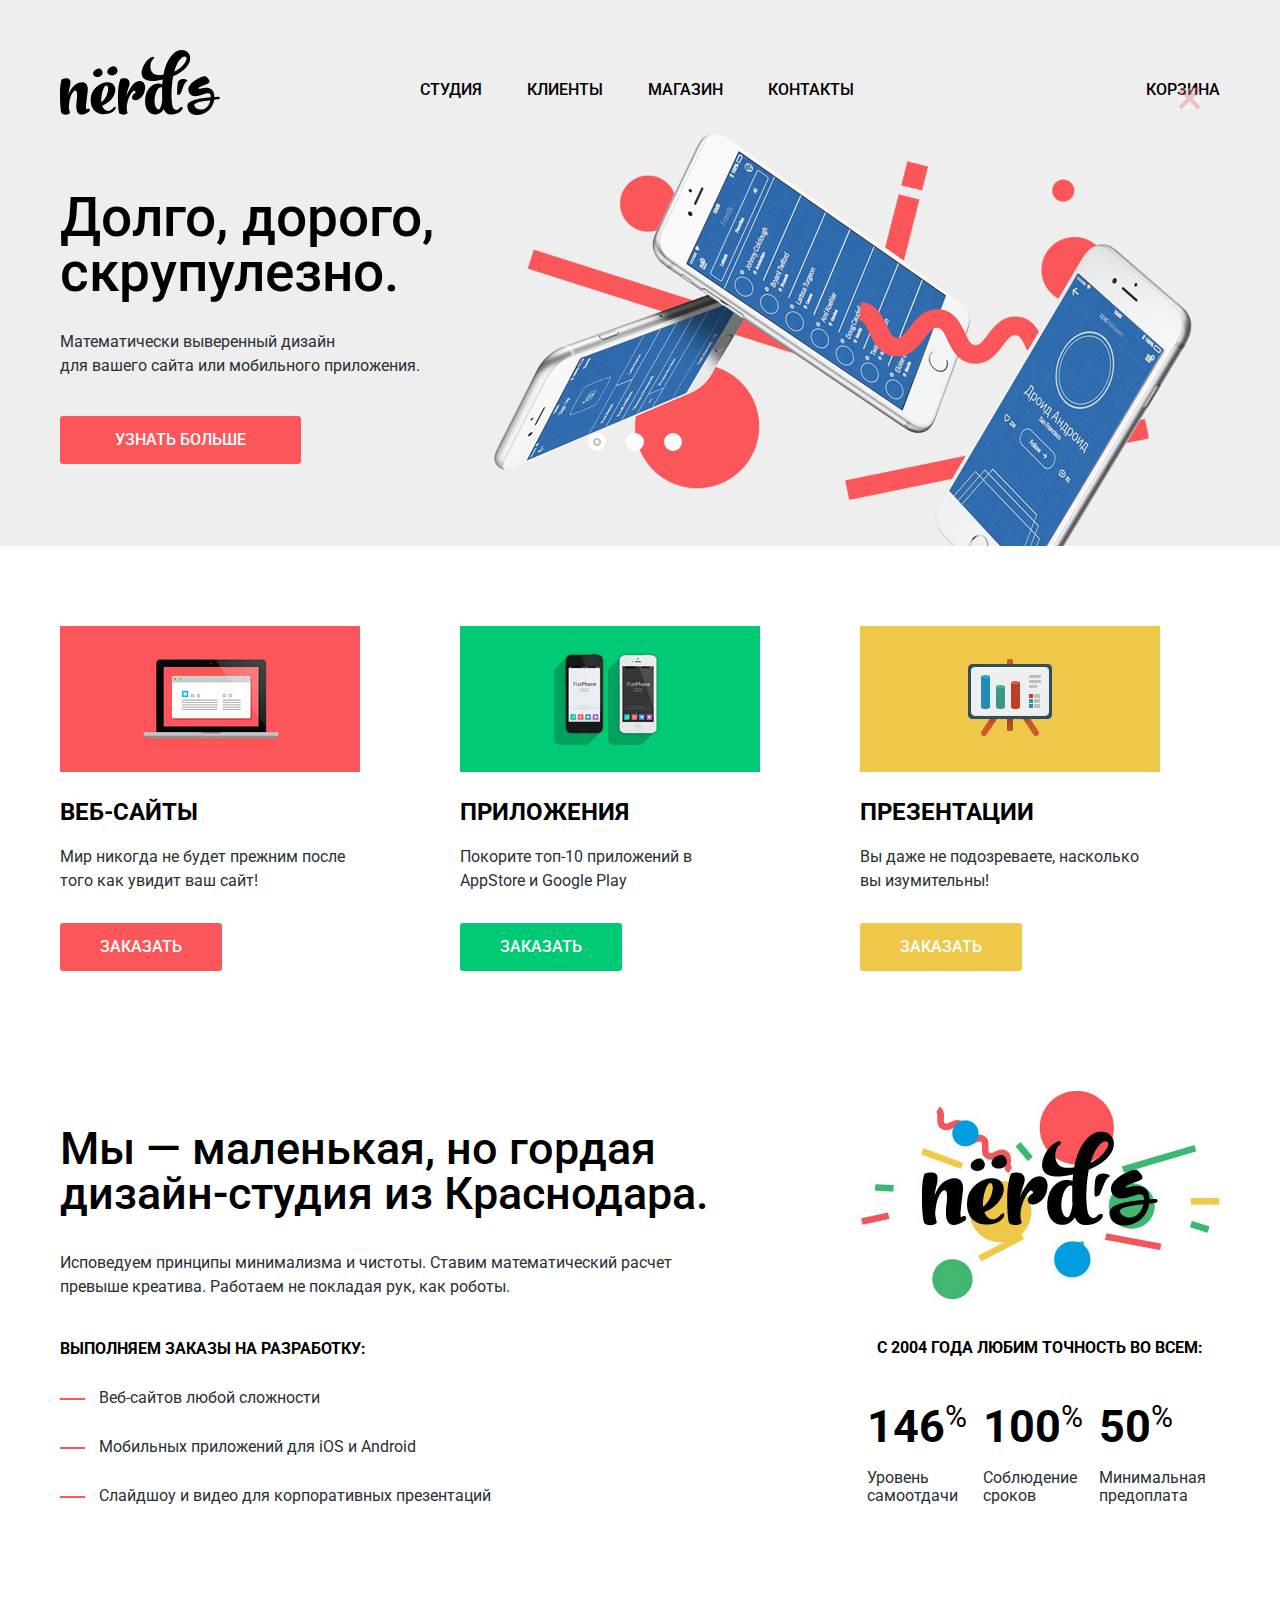
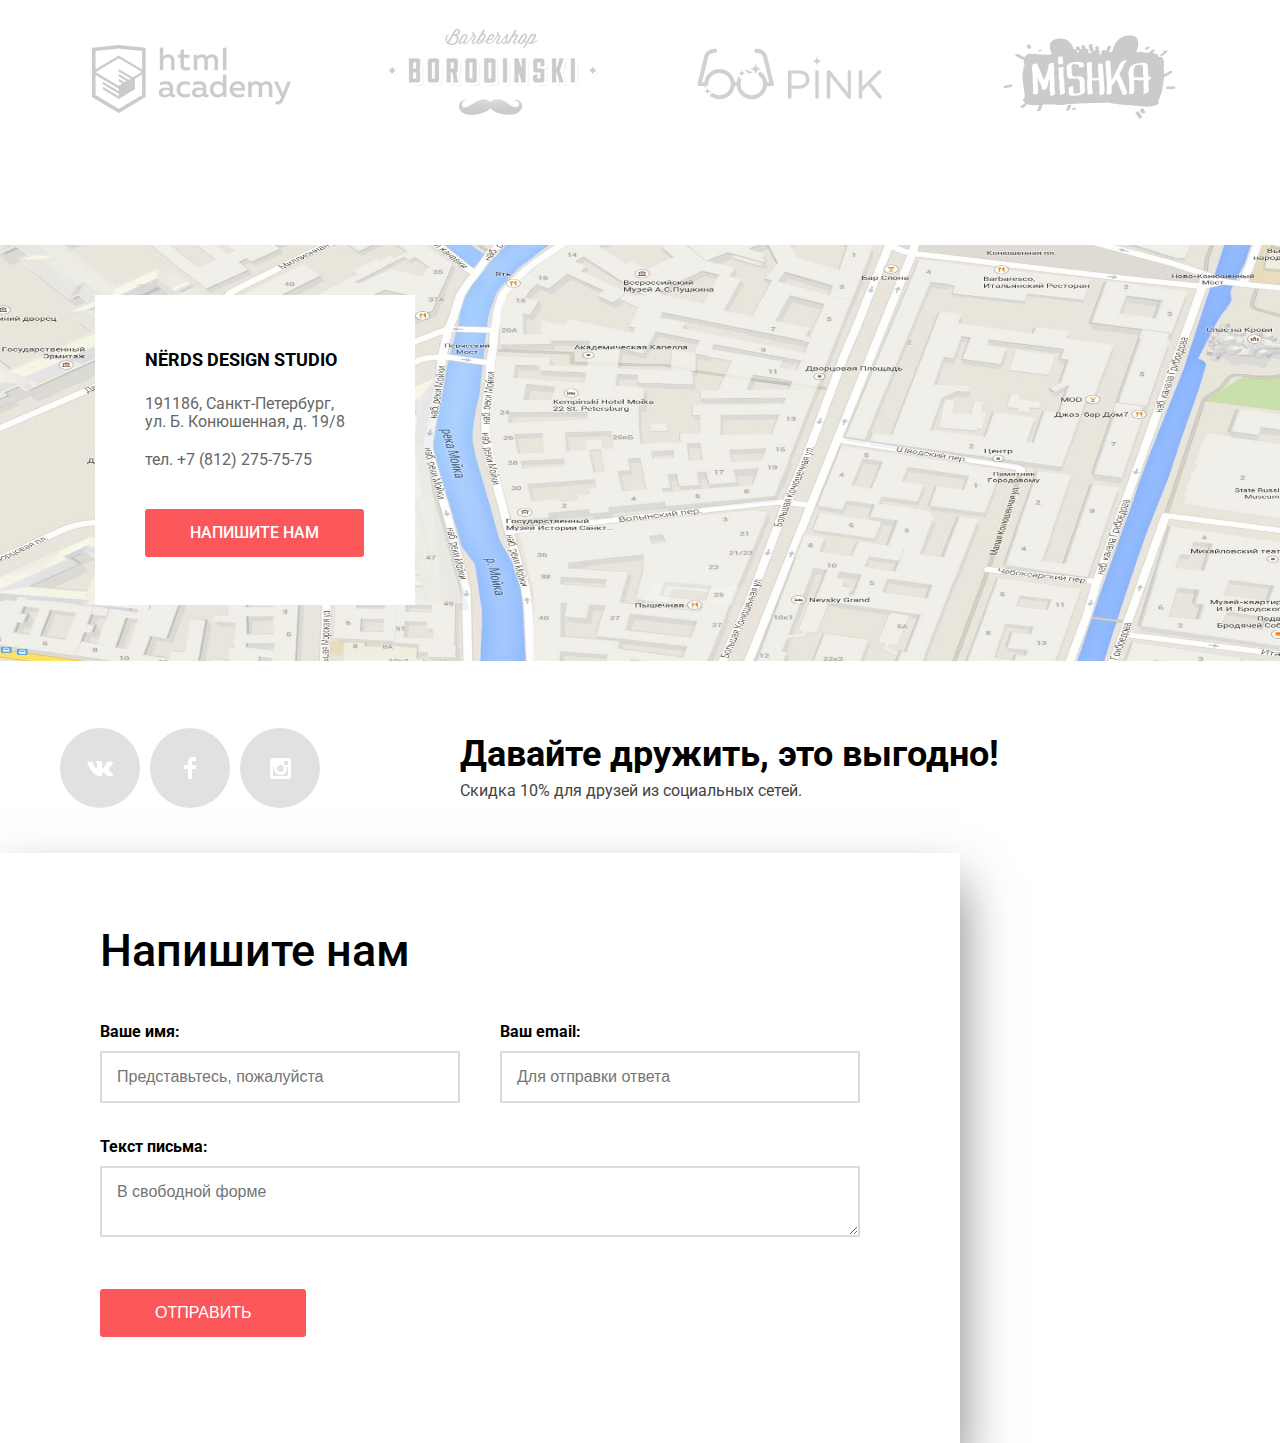
==== index.html @ dd210d8f "сетка на флексах" ====
<!DOCTYPE html>
<html lang="ru">
	<head>
		<meta charset="utf-8">
		<link href="https://fonts.googleapis.com/css?family=Roboto:400,500,700&amp;subset=cyrillic" rel="stylesheet">
		<link rel="stylesheet" href="css/normalize.css">
		<link rel="stylesheet" href="css/style.css">
		<title>HTML Academy: Нёрдс</title>
	</head>
	<body>
		<header class="page-header">
			<div class="container">
				<h1 class="visually-hidden">Дизайн-студия Нердс</h1>
				<div class="nav-wrapper">	
					<a class="page-header-logo">
						<img class="logo-img" src="img/nerds-logo.svg" width="160" height="65" alt="Логотип студии Нердс">
					</a>
					<nav class="main-nav">
						<ul class="main-nav-list">
							<li class="main-nav-item">
								<a class="main-nav-link" href="studio.html">Студия</a>
							</li>
							<li class="main-nav-item">
								<a class="main-nav-link" href="clients.html">Клиенты</a>
							</li>
							<li class="main-nav-item">
								<a class="main-nav-link" href="catalog.html">Магазин</a>
							</li>
							<li class="main-nav-item">
								<a class="main-nav-link" href="contacts.html">Контакты</a>
							</li>
						</ul>
					</nav>
					<ul class="basket">
						<li class="basket-item">
							<a class="basket-link" href="#">Корзина</a>
						</li>
					</ul>
				</div>
				<!-- Слайдер -->
				<section class="slides">
					<div class="slide-control">
						<div class="slide-control-btn current"></div>
						<div class="slide-control-btn"></div>
						<div class="slide-control-btn"></div>
					</div>
					<div class="slide">
						<div class="slide-description">
							<h2 class="slide-title">Долго, дорого, скрупулезно.</h2>
							<p class="slide-text">Математически выверенный дизайн<br>для вашего сайта или мобильного приложения.</p>
							<a class="slide-link btn" href="#">Узнать больше</a>
						</div>
					</div>
					<div class="slide">
						<div class="slide-description">
							<h2 class="slide-title">Любим математику как никто другой.</h2>
							<p class="slide-text">Никакого креатива, только математические формулы<br>для расчета идеальных пропорций.</p>
							<a class="slide-link btn" href="#">Узнать больше</a>
						</div>
					</div>
					<div class="slide">
						<div class="slide-description">
							<h2 class="slide-title">Только ночь, только хардкор</h2>
							<p class="slide-text">Работать днем, как все? Мы против этого.<br>Ближе к полуночи работа только начинается.</p>
							<a class="slide-link btn" href="#">Узнать больше</a>
						</div>
					</div>
				</section>
			<!-- Слайдер -->
			</div>
		</header>
		<main>
			<div class="container">
				<section class="features">
					<div class="feature-item">
						<img class="feature-img" src="img/illustration-1.jpg" alt="веб-сайты" width="300" height="146">
						<h3 class="feature-title">веб-сайты</h3>
						<p class="feature-text">Мир никогда не будет прежним после того как увидит ваш сайт!</p>
						<a class="feature-link btn" href="#">заказать</a>
					</div>
					<div class="feature-item">
						<img class="feature-img" src="img/illustration-2.jpg" alt="приложения" width="300" height="146">
						<h3 class="feature-title">приложения</h3>
						<p class="feature-text">Покорите топ-10 приложений в AppStore и Google Play</p>
						<a class="feature-link btn" href="#">заказать</a>
					</div>
					<div class="feature-item">
						<img class="feature-img" src="img/illustration-3.jpg" alt="презентации" width="300" height="146">
						<h3 class="feature-title">презентации</h3>
						<p class="feature-text">Вы даже не подозреваете, насколько вы изумительны!</p>
						<a class="feature-link btn" href="#">заказать</a>
					</div>
				</section>
				<section class="description">
					<h3 class="visually-hidden">О компании</h3>
					<div class="description-wrapper">
						<p class="description-text-title">Мы — маленькая, но гордая дизайн-студия из Краснодара.</p>
						<p class="description-text">Исповедуем принципы минимализма и чистоты. Ставим математический расчет
						превыше креатива. Работаем не покладая рук, как роботы.</p>
						<p class="description-list-title">Выполняем заказы на разработку:</p>
						<ul class="description-list">
							<li class="description-item"> Веб-сайтов любой сложности</li>
							<li class="description-item"> Мобильных приложений для iOS и Android</li>
							<li class="description-item"> Слайдшоу и видео для корпоративных презентаций</li>
						</ul>
					</div>
					<div class="addition">
						<img class="addition-img" src="img/nerds-illustration.jpg" width="360" height="208" alt="логотип Нердс">
						<table class="addition-table">
							<caption class="addition-table-title">с 2004 года Любим точность во всем:</caption>
							<tr>
								<th class="addition-table-number">146<sup>%</sup></th>
								<th class="addition-table-number">100<sup>%</sup></th>
								<th class="addition-table-number">50<sup>%</sup></th>
							</tr>
							<tr>
								<td class="addition-table-text">Уровень самоотдачи</td>
								<td class="addition-table-text">Соблюдение сроков</td>
								<td class="addition-table-text">Минимальная предоплата</td>
							</tr>
						</table>
					</div>
				</section>
				<section class="partners-logo">
					<h3 class="visually-hidden">Партнеры</h3>
					<ul class="partners-logo-list">
						<li class="partners-logo-item">
							<a class="partners-logo-link" href="https://htmlacademy.ru/intensive/htmlcss">
								<img class="partners-logo-link-img" src="img/logo-1.png" alt="HTMLAcademy" width="260" height="180">
							</a>
						</li>
						<li class="partners-logo-item">
							<a class="partners-logo-link" href="#">
								<img class="partners-logo-link-img" src="img/logo-2.png" alt="Барбершоп Бородинский" width="260" height="180">
							</a>
						</li>
						<li class="partners-logo-item">
							<a class="partners-logo-link" href="#">
								<img class="partners-logo-link-img" src="img/logo-3.png" alt="Пинк" width="260" height="180">
							</a>
						</li>
						<li class="partners-logo-item">
							<a class="partners-logo-link" href="#">
								<img class="partners-logo-link-img" src="img/logo-4.png" alt="Мишка" width="260" height="180">
							</a>
						</li>
					</ul>
				</section>
			</div>
			<section class="map-info">
				<h3 class="visually-hidden">Адрес компании</h3>
				<img src="img/map.jpg" alt="Адрес компании" width="1440" height="785">
				<div class="adds">	
					<p class="adds-title">NЁRDS DESIGN STUDIO</p>
					<p class="adds-text">191186, Санкт-Петербург,<br> 
					ул. Б. Конюшенная, д. 19/8</p>	
					<p class="adds-text">тел. +7 (812) 275-75-75</p>
					<a class="adds-link btn" href="#">напишите нам</a>
				</div>
			</section>
		</main>
		<footer class="page-footer">
			<div class="container">
				<section class="socials">
					<h3 class="visually-hidden">Социальные сети</h3>
					<ul class="socials-list">
						<li class="socials-item">
							<a class="socials-link vk" aria-label="Vkontakte" href="#">
								<svg version="1.1" id="Layer_1" xmlns="http://www.w3.org/2000/svg" xmlns:xlink="http://www.w3.org/1999/xlink" x="0px" y="0px"
								width="26px" height="15px" viewBox="0 0 26 15" enable-background="new 0 0 26 15" xml:space="preserve">
									<path fill="#FFFFFF" d="M16.138,11.51c0.956-0.309,2.18,2.04,3.483,2.939c0.978,0.681,1.727,0.534,1.727,0.534l3.473-0.05
									c0,0,1.815-0.112,0.957-1.554c-0.071-0.12-0.503-1.069-2.585-3.022c-2.177-2.043-1.882-1.712,0.739-5.244
									c1.597-2.153,2.236-3.468,2.036-4.028c-0.192-0.539-1.365-0.399-1.365-0.399L20.69,0.713c-0.381,0.001-0.704,0.119-0.851,0.515
									c-0.003,0.004-0.621,1.666-1.445,3.079c-1.741,2.989-2.436,3.148-2.724,2.961c-0.661-0.433-0.494-1.737-0.494-2.664
									c0-2.897,0.432-4.105-0.846-4.417c-0.427-0.104-0.739-0.172-1.828-0.182c-1.392-0.021-2.574,0-3.244,0.329
									c-0.445,0.223-0.786,0.712-0.579,0.74c0.26,0.035,0.843,0.16,1.155,0.586c0.401,0.552,0.389,1.789,0.389,1.789
									s0.229,3.411-0.54,3.834c-0.528,0.29-1.25-0.302-2.803-3.016C6.087,2.879,5.488,1.345,5.488,1.345S5.372,1.06,5.162,0.904
									C4.912,0.719,4.562,0.66,4.562,0.66L0.848,0.684c0,0-0.558,0.016-0.763,0.262C-0.097,1.164,0.07,1.614,0.07,1.614
									s2.909,6.881,6.203,10.347c3.02,3.182,6.452,2.971,6.452,2.971h1.555c0,0,0.469-0.054,0.709-0.312
									c0.224-0.24,0.214-0.691,0.214-0.691S15.172,11.82,16.138,11.51z"/>
								</svg>
							</a>
						</li>
						<li class="socials-item">
							<a class="socials-link fb" aria-label="Facebook" href="#">
								<svg version="1.1" id="Layer_2" xmlns="http://www.w3.org/2000/svg" xmlns:xlink="http://www.w3.org/1999/xlink" x="0px" y="0px"
	 							width="12px" height="22px" viewBox="0 0 12 22" enable-background="new 0 0 12 22" xml:space="preserve">
									<path fill="#FFFFFF" d="M12,4V0H8C5.791,0,4,1.791,4,4v4H0v4h4v10h4V12h4V8H8V4H12z"/>
								</svg>
							</a>
						</li>
						<li class="socials-item">
							<a class="socials-link ig" aria-label="Instagram" href="#">
								<svg version="1.1" id="Layer_1" xmlns="http://www.w3.org/2000/svg" xmlns:xlink="http://www.w3.org/1999/xlink" x="0px" y="0px"
	 							width="21px" height="21px" viewBox="0 0 21 21" enable-background="new 0 0 21 21" xml:space="preserve">
									<path fill="#FFFFFF" d="M18,0H3C1.35,0,0,1.35,0,3v15c0,1.65,1.35,3,3,3h15c1.65,0,3-1.35,3-3V3C21,1.35,19.65,0,18,0z M10.5,7
									c1.93,0,3.5,1.57,3.5,3.5S12.43,14,10.5,14S7,12.43,7,10.5S8.57,7,10.5,7z M18,18H3V9h1.181C4.067,9.482,4,9.983,4,10.5
									c0,3.59,2.91,6.5,6.5,6.5s6.5-2.91,6.5-6.5c0-0.517-0.066-1.018-0.181-1.5H18V18z M18,7h-4V3h4V7z"/>
								</svg>
							</a>
						</li>
					</ul>
				</section>
				<div class="footer-text">	
					<p class="footer-text-slogan">Давайте дружить, это выгодно!</p>
					<p class="footer-text-small">Скидка 10% для друзей из социальных сетей.</p>	
				</div>
			</div>
		</footer>
		<!-- Форма -->
		<section class="modal">
			<button class="modal-close" aria-label="close" type="button"></button>
			<h2 class="modal-title">Напишите нам</h2>
			<form class="modal-form" method="post">
				<label class="field-text">
					<span class="field-text-label">Ваше имя:</span>
					<input class="field-text-input" type="text" name="name" placeholder="Представьтесь, пожалуйста" required>
				</label>
				<label class="field-text">
					<span class="field-text-label">Ваш email:</span>
					<input class="field-text-input" type="email" name="email" placeholder="Для отправки ответа" required>
				</label>
				<label class="field-text">
					<span class="field-text-label">Текст письма:</span>
					<textarea class="field-text-input" name="reply" placeholder="В свободной форме"></textarea>
				</label>
				<button class="modal-btn btn" type="submit">Отправить</button>
			</form>
		</section>
	</body>
</html>
---- css/style.css ----
body {
	min-width: 1200px;
	margin: 0;
	padding: 0;
	font-family: "Roboto", Arial, sans-serif;
	font-size: 16px;
	line-height: 24px;
	color: #000000;
}

a {
	text-decoration: none;
}

img {
  max-width: 100%;
  height: auto;
}

.visually-hidden:not(:focus):not(:active),
input[type="checkbox"].visually-hidden,
input[type="radio"].visually-hidden {
  position: absolute;

  width: 1px;
  height: 1px;
  margin: -1px;
  border: 0;
  padding: 0;

  white-space: nowrap;

  clip-path: inset(100%);
  clip: rect(0 0 0 0);
  overflow: hidden;
}

.btn {
	display: inline-block;
	padding: 15px 55px;
	vertical-align: top;
	line-height: 18px;
	font-weight: 500;
	color: #ffffff;
	background-color: #fb565a;
	text-transform: uppercase;
	border: none;
	outline: none;
	border-radius: 3px;
}

.btn:hover {
	background-color: #e74246;
}

.btn:focus {
	background-color: #e74246;
	border: none;
	outline: none;
}

.btn:active {
	background-color: #d7373b;
	color: rgba(255, 255, 255, 0.3);
	box-shadow: inset 0 3px 0 0 rgba(0, 0, 0, 0.10);
}

.page-header {
	background-color: #eeeeee;
}

.container {
	width: 1160px;
	margin: 0 auto;
	padding: 0 20px;
}

.nav-wrapper {
	display: flex;
	justify-content: space-between;
	flex-wrap: wrap;
	padding-top: 50px;
}

.page-header-logo {
	width: 160px;
	height: 65px;
}

.logo-img.inner:hover {
	opacity: 0.8;
}

.logo-img.inner:focus {
	opacity: 0.8;
}

.logo-img.inner:active {
	opacity: 0.3;
}

.main-nav {
	width: 440px;
	padding-top: 25px;
}

.main-nav-list {
	display: flex;
	flex-wrap: wrap;
	padding: 0;
	margin: 0;
	list-style: none;
}

.basket {
	width: 160px;
	padding: 0;
	padding-top: 25px;
	margin: 0;
	text-align: right;
	list-style: none;
}

.main-nav-item {
	margin-right: 45px; 
}

.main-nav-item:last-child {
	margin-right: 0;
}

.main-nav-link,
.basket-link {
	color: #000000;
	line-height: 30px;
	text-transform: uppercase;
	font-weight: 500;
}

.main-nav-link:hover,
.main-nav-link:focus,
.basket-link:hover,
.basket-link:focus{
	color: #fb565a;
}

.main-nav-link:active:not(.active),
.basket-link:active {
	color: #000000;
	opacity: 0.3;
}

.main-nav-link.active {
	border-bottom: 2px solid #fb565a;
	color: #000000;
}

/*Слайдер*/
.slides {
	position: relative;
}

.slide-control {
	position: absolute;
	left: 520px;
	bottom: 80px;
	
}

.slide-control-btn {
	position: relative;
	display: inline-block;
	width: 18px;
	height: 18px;
	padding: 8px;
	border-radius: 50%;
	cursor: pointer;
}

.slide-control-btn::after {
	content: "";
	position: absolute;
	top: 8px;
	left: 8px;
	width: 18px;
	height: 18px;
	border-radius: 50%;
	background-color: #ffffff;
} 

.slide-control-btn.current::before {
	content: "";
	position: absolute;
	top: 50%;
	left: 50%;
	z-index: 2;
	width: 4px;
	height: 4px;
	margin: -4px;
	border: 2px solid #c1c1c1;
	border-radius: 50%;
}

.slide {
	display: none;
}

.slide:nth-child(2) {
	display: block;
}

.slide:nth-child(2) {
	width: 100%;
	min-height: 431px;
	background-image: url("../img/nerds-index-slide1.png");
	background-repeat: no-repeat;
	background-position: 100% 50%;
}	

.slide:nth-child(3) {
	width: 100%;
	min-height: 431px;
	background-image: url("../img/nerds-index-slide2.png");
	background-repeat: no-repeat;
	background-position: 100% 50%;
}	

.slide:nth-child(4) {
	width: 100%;
	min-height: 431px;
	background-image: url("../img/nerds-index-slide3.png");
	background-repeat: no-repeat;
	background-position: 100% 50%;
}	

.slide-description {
	width: 520px;
}

.slide-title {
	padding-top: 75px;
	margin: 0;
	font-size: 55px;
	line-height: 55px;
	font-weight: 500;
}

.slide-text {
	padding-top: 30px;
	margin: 0;
	margin-bottom: 38px;
	color: #283136;
}

.features {
	display: flex;
	padding: 80px 0;
}

.feature-item {
	width: 300px;
	margin-right: 100px;
}

.feature-item:last-child {
	margin-right: 0;
}

.feature-title {
	padding-top: 18px;
	margin: 0;
	font-size: 24px;
	line-height: 30px;
	font-weight: bold;
	text-transform: uppercase;
}

.feature-text {
	padding-top: 18px;
	padding-bottom: 30px;
	margin: 0;
	color: #283136;
}

.feature-link {
	padding: 15px 40px;
}

.feature-item:nth-child(2) .feature-link {
	background-color: #00ca74;
}

.feature-item:nth-child(2) .feature-link:hover,
.feature-item:nth-child(2) .feature-link:focus {
	background-color: #00bc6c;
}

.feature-item:nth-child(2) .feature-link:active {
	background-color: #00aa62;
}

.feature-item:nth-child(3) .feature-link {
	background-color: #efc84a;
}

.feature-item:nth-child(3) .feature-link:hover,
.feature-item:nth-child(3) .feature-link:focus {
	background-color: #eab534;
}

.feature-item:nth-child(3) .feature-link:active {
	background-color: #e5a722;
}

.description {
	display: flex;
	justify-content: space-between;
	padding-top: 40px;
	margin-bottom: 50px;
}

.description-wrapper {
	width: 660px;
}

.description-text-title {
	padding-top: 35px;
	margin: 0;
	margin-bottom: 35px;
	font-size: 45px;
	line-height: 45px;
	font-weight: 500;
}

.description-text,
.description-item {
	margin: 0;
	margin-bottom: 38px;
	color: #283136;
}

.description-list {
	padding: 0;
	margin: 0;
	list-style: none;
}

.description-list-title {
	margin: 0;
	margin-bottom: 25px;
	font-weight: bold;
	text-transform: uppercase;
}

.description-item {
	margin-bottom: 25px;
}

.description-item::before {
	content: "";
	display: inline-block;
	vertical-align: middle;
	width: 25px;
	height: 2px;
	margin-right: 10px;
	background-color: #fb565a;
}

.addition {
	width: 360px;
}

.addition-img {
	margin-bottom: 30px;
}

.addition-table-title {
	margin-bottom: 50px;
	text-transform: uppercase;
	font-weight: bold;
}

.addition-table-number {
	padding: 10px 5px;
	text-align: left;
	font-size: 45px;
	line-height: 10px;
	font-weight: bold;
}

.addition-table-number sup {
	font-size: 30px;
	font-weight: 400;
}

.addition-table-text {
	padding: 25px 5px;
	line-height: 18px;
	color: #283136;
}

.partners-logo {
	margin-bottom: 75px;
}
.partners-logo-list {
	display: flex;
	justify-content: space-between;
	padding: 0;
	margin: 0;
	list-style: none;
}

.partners-logo-link-img {
	opacity: 0.2;
}

.partners-logo-link-img:hover {
	opacity: 1;
}

.partners-logo-link-img:focus {
	opacity: 1;
}

.partners-logo-link-img:active {
	opacity: 0.1;
}

.map-info {
	position: relative;
	margin-bottom: 60px;
}

.map-info img {
	height: 416px;
}

.adds {
	position: absolute;
	top: 50px;
	left: 95px;
	width: 320px;
	height: 310px;
	padding-top: 50px;
	padding-left: 50px;
	box-sizing: border-box;
	background-color: #ffffff;
}

.adds-title {
	margin: 0;
	margin-bottom: 20px;
	font-size: 18px;
	line-height: 30px;
	font-weight: bold;
}

.adds-text {
	margin: 0;
	margin-bottom: 20px;
	line-height: 18px;
	color: #666666;
}

.adds-text:nth-child(3) {
	margin-bottom: 40px;
}

.adds-link {
	padding-left: 45px;
	padding-right: 45px;
}

.page-footer .container {
	display: flex;
	margin-bottom: 45px;
}

.socials {
	width: 260px;
	margin-right: 140px;
}

.socials-list {
	display: flex;
	justify-content: space-between;
	flex-wrap: wrap;
	padding: 0;
	margin: 0;
	list-style: none;
}

.socials-link {
	display: flex;
	justify-content: center;
	align-items: center;
	width: 80px;
	height: 80px;
	border-radius: 50%;
	background-color: #e1e1e1;
}

.socials-link:hover,
.socials-link:focus {
	background-color: #e74246;
}

.socials-link:active {
	background-color: #d7373b;
}

.socials-link:active path {
	fill-opacity: 0.3;
}

.footer-text {
	width: 560px;
}

.footer-text-slogan {
	margin: 0;
	padding-top: 8px;
	font-size: 36px;
	line-height: 36px;
	font-weight: bold;
}

.footer-text-small {
	margin: 0;
	padding-top: 8px;
	line-height: 22px;
	color: #444444;
}

.modal {
	/*position: fixed;*/
	width: 760px;
	height: 440px;
	padding: 75px 100px;
	background-color: #ffffff;
	box-shadow: 0 30px 50px rgba(0, 0, 0, 0.5)
}

.modal-close {
	position: absolute;
	top: 88px;
	right: 80px;
	width: 21px;
	height: 21px;
	border: none;
	cursor: pointer;
	background-image: url(../img/close-cross.svg);
	opacity: 0.3;
	background-color: #ffffff
}

.modal-close:hover,
.modal-close:focus {
	opacity: 1;
}

.modal-close:active {
	opacity: 0.1;
}

.modal-title {
	padding-bottom: 50px;
	margin: 0;
	font-size: 45px;
	line-height: 45px;
	font-weight: 500;
}

.modal-form {
	display: flex;
	flex-wrap: wrap;
	justify-content: space-between;
	width: 760px;

}

.field-text-label {
	display: block;
	padding-bottom: 10px;
	line-height: 18px;
	font-weight: bold;
}

.field-text-input {
	box-sizing: border-box;
	width: 360px;
	padding: 15px;
	margin-bottom: 35px;
	border: 2px solid #d7dcde; 
}

.field-text:nth-child(3) .field-text-input {
	box-sizing: border-box;
	width: 760px;
	padding: 15px;
	margin-bottom: 45px;
}

.field-text-input:hover {
	border: 2px solid #b4b9bb;
}

.field-text-input:focus {
	outline: none;
	border: 2px solid #000000;
}

.field-text-input:focus:invalid {
	border: 2px solid #e74246;
	color: #e74246;
}

.page-title {
	margin: 0;
	padding-top: 80px;
	padding-bottom: 110px;
	text-align: center;
	font-size: 55px;
	line-height: 55px;
	font-weight: 500;
}

.column-wrapper {
	display: flex;
	justify-content: space-between;
	padding-top: 55px;
}

.column-catalog {
	width: 760px;
}

.form-catalog {
	width: 260px;
}

.form-group {
	display: flex;
	padding: 0;
	margin: 0;
	border: none;
}

.form-group-title {
	font-size: 18px;
	line-height: 30px;
	font-weight: bold;
	text-transform: uppercase;
}

.field-radio-label,
.field-checkbox-label {
	line-height: 20px;
	color: #283136;
}

.btn-form {
	font: inherit;
	line-height: 18px;
	background-color: #eeeeee;
	color: #000000;
}

.btn-form:hover {
	background-color: #dfdfdf;
}

.btn-form:focus {
	background-color: #dfdfdf;
}

.btn-form:active {
	background-color: #d5d5d5;
	color: rgba(0, 0, 0, 0.3);
	box-shadow: inset 0 3px 0 0 rgba(0, 0, 0, 0.10)
}

.sort {
	display: flex;
	justify-content: space-between;
	width: 100%;
	margin-bottom: 55px;
}

.sort-title {
	width: 160px;
	margin: 0;
	font-size: 18px;
	line-height: 18px;
	font-weight: bold;
	text-transform: uppercase;
}

.sort-list {
	display: flex;
	width: 360px;
	padding: 0;
	margin: 0;
	list-style: none;
}

.sort-link {
	display: block;
	margin-right: 25px;
	color: rgba(0, 0, 0, 0.3);
	font-size: 14px;
	line-height: 18px;
	text-transform: uppercase;
}

.sort-link:hover {
	color: rgba(0, 0, 0, 0.6);
}

.sort-link:focus {
	color: rgba(0, 0, 0, 0.6);
}

.sort-link:active {
	color: #000000;
}

.catalog-content {
	display: flex;
	justify-content: space-between;
	flex-wrap: wrap;
}

.catalog-item {
	width: 360px;
}

.catalog-item-popup-title {
	font-size: 18px;
	line-height: 30px;
	font-weight: bold;
	color: #000000;
	text-transform: uppercase;
}

.catalog-item-popup-text {
	line-height: 18px;
	color: #666666;
}

.catalog-item-popup-price-link:active {
	color: rgba(255, 255, 255, 1);
}

.pagination {
	width: 460px;
	margin: 0 auto;
}
.pagination-list {
	display: flex;
	justify-content: space-between;
	padding: 0;
	margin: 0;
	list-style: none;
}

.pagination-link {
	line-height: 18px;
	background-color: #eeeeee;
	color: #000000;
}

.pagination-link:hover {
	background-color: #dfdfdf;
}

.pagination-link:focus {
	background-color: #dfdfdf;
}

.pagination-link:active {
	background-color: #d5d5d5;
	color: rgba(0, 0, 0, 0.3);
}
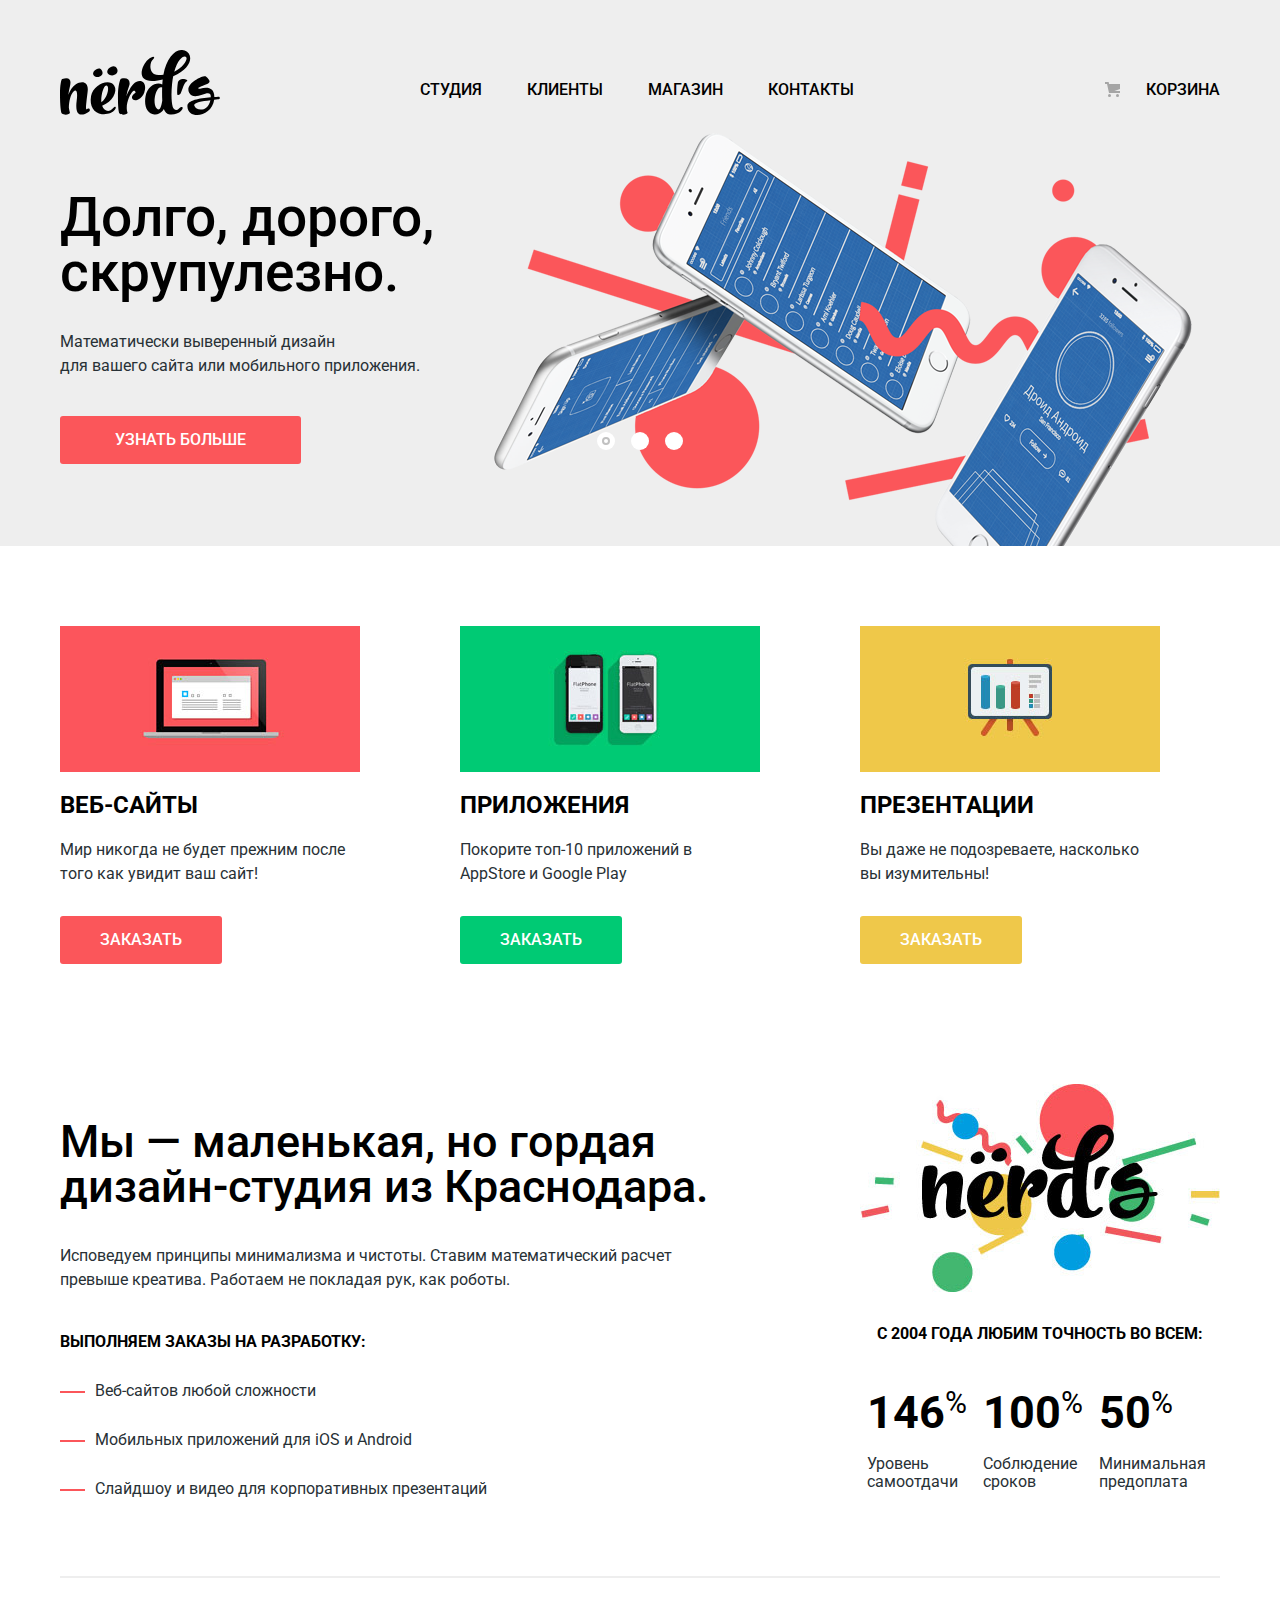
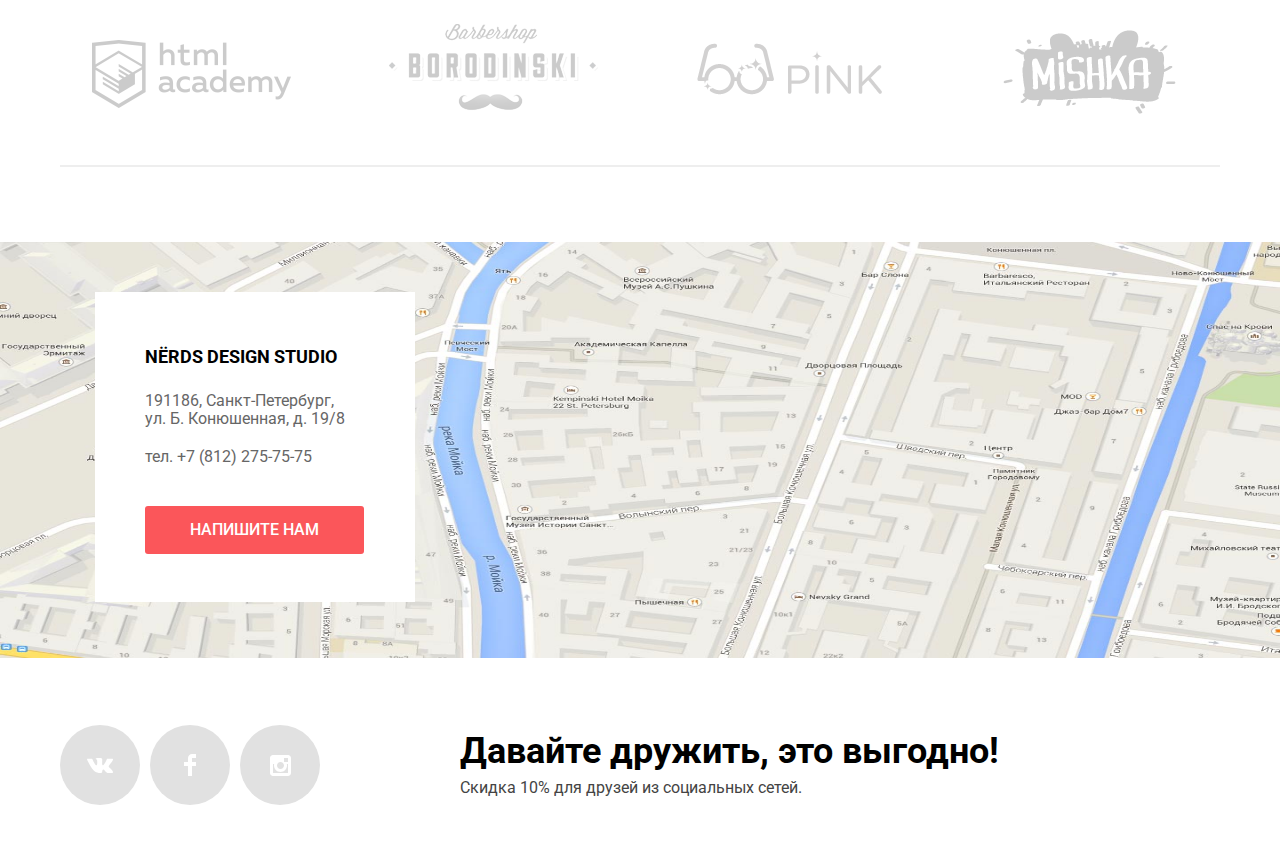
==== commit 112ae2cf: "Декоративные элементы" ====
--- a/index.html
+++ b/index.html
@@ -39,26 +39,29 @@
 				</div>
 				<!-- Слайдер -->
 				<section class="slides">
+					<input class="visually-hidden" id="product-1" type="radio" name="toggle" checked>
+					<input class="visually-hidden" id="product-2" type="radio" name="toggle">
+					<input class="visually-hidden" id="product-3" type="radio" name="toggle">
 					<div class="slide-control">
-						<div class="slide-control-btn current"></div>
-						<div class="slide-control-btn"></div>
-						<div class="slide-control-btn"></div>
-					</div>
-					<div class="slide">
+						<label class="slide-control-btn item-1" for="product-1"></label>
+						<label class="slide-control-btn item-2" for="product-2"></label>
+						<label class="slide-control-btn item-3" for="product-3"></label>
+					</div>
+					<div class="slide1">
 						<div class="slide-description">
 							<h2 class="slide-title">Долго, дорого, скрупулезно.</h2>
 							<p class="slide-text">Математически выверенный дизайн<br>для вашего сайта или мобильного приложения.</p>
 							<a class="slide-link btn" href="#">Узнать больше</a>
 						</div>
 					</div>
-					<div class="slide">
+					<div class="slide2">
 						<div class="slide-description">
 							<h2 class="slide-title">Любим математику как никто другой.</h2>
 							<p class="slide-text">Никакого креатива, только математические формулы<br>для расчета идеальных пропорций.</p>
 							<a class="slide-link btn" href="#">Узнать больше</a>
 						</div>
 					</div>
-					<div class="slide">
+					<div class="slide3">
 						<div class="slide-description">
 							<h2 class="slide-title">Только ночь, только хардкор</h2>
 							<p class="slide-text">Работать днем, как все? Мы против этого.<br>Ближе к полуночи работа только начинается.</p>
@@ -99,9 +102,9 @@
 						превыше креатива. Работаем не покладая рук, как роботы.</p>
 						<p class="description-list-title">Выполняем заказы на разработку:</p>
 						<ul class="description-list">
-							<li class="description-item"> Веб-сайтов любой сложности</li>
-							<li class="description-item"> Мобильных приложений для iOS и Android</li>
-							<li class="description-item"> Слайдшоу и видео для корпоративных презентаций</li>
+							<li class="description-item">Веб-сайтов любой сложности</li>
+							<li class="description-item">Мобильных приложений для iOS и Android</li>
+							<li class="description-item">Слайдшоу и видео для корпоративных презентаций</li>
 						</ul>
 					</div>
 					<div class="addition">
@@ -222,7 +225,7 @@
 				</label>
 				<label class="field-text">
 					<span class="field-text-label">Текст письма:</span>
-					<textarea class="field-text-input" name="reply" placeholder="В свободной форме"></textarea>
+					<textarea class="field-text-input" rows="5" name="reply" placeholder="В свободной форме"></textarea>
 				</label>
 				<button class="modal-btn btn" type="submit">Отправить</button>
 			</form>
--- a/css/style.css
+++ b/css/style.css
@@ -13,26 +13,23 @@
 }
 
 img {
-  max-width: 100%;
-  height: auto;
+	max-width: 100%;
+	height: auto;
 }
 
 .visually-hidden:not(:focus):not(:active),
 input[type="checkbox"].visually-hidden,
 input[type="radio"].visually-hidden {
-  position: absolute;
-
-  width: 1px;
-  height: 1px;
-  margin: -1px;
-  border: 0;
-  padding: 0;
-
-  white-space: nowrap;
-
-  clip-path: inset(100%);
-  clip: rect(0 0 0 0);
-  overflow: hidden;
+	position: absolute;
+	width: 1px;
+	height: 1px;
+	margin: 1px;
+	border: 0;
+	padding: 0;
+	white-space: nowrap;
+	clip-path: inset(100%);
+	clip: rect(0 0 0 0);
+	overflow: hidden;
 }
 
 .btn {
@@ -87,10 +84,7 @@
 	height: 65px;
 }
 
-.logo-img.inner:hover {
-	opacity: 0.8;
-}
-
+.logo-img.inner:hover,
 .logo-img.inner:focus {
 	opacity: 0.8;
 }
@@ -100,8 +94,9 @@
 }
 
 .main-nav {
-	width: 440px;
+	width: 640px;
 	padding-top: 25px;
+	margin-left: 200px;
 }
 
 .main-nav-list {
@@ -127,6 +122,28 @@
 
 .main-nav-item:last-child {
 	margin-right: 0;
+}
+
+.basket-item {
+	position: relative;
+}
+
+.basket-item::before {
+	content: "";
+	position: absolute;
+	top: 7px;
+	left: 45px;
+	width: 21px;
+	height: 21px;
+	background-image: url("../img/cart-icon.svg");
+	background-repeat: no-repeat;
+	background-position: 0 0;
+	opacity: 0.3;
+}
+
+.basket-link {
+	display: inline-block;
+	width: 120px;
 }
 
 .main-nav-link,
@@ -140,7 +157,7 @@
 .main-nav-link:hover,
 .main-nav-link:focus,
 .basket-link:hover,
-.basket-link:focus{
+.basket-link:focus {
 	color: #fb565a;
 }
 
@@ -150,9 +167,11 @@
 	opacity: 0.3;
 }
 
-.main-nav-link.active {
-	border-bottom: 2px solid #fb565a;
-	color: #000000;
+.active::after {
+	content: "";
+	height: 2px;
+	display: block;
+	background-color: #fb565a;
 }
 
 /*Слайдер*/
@@ -162,9 +181,14 @@
 
 .slide-control {
 	position: absolute;
-	left: 520px;
-	bottom: 80px;
-	
+	left: 50%;
+	bottom: 104px;
+	z-index: 100;
+	width: 160px;
+	height: 18px;
+	text-align: center;
+	font-size: 0;
+	transform: translateX(-50%);
 }
 
 .slide-control-btn {
@@ -182,34 +206,75 @@
 	position: absolute;
 	top: 8px;
 	left: 8px;
+	z-index: 1;
 	width: 18px;
 	height: 18px;
+	background: #ffffff;
 	border-radius: 50%;
-	background-color: #ffffff;
-} 
-
-.slide-control-btn.current::before {
+}
+
+.slide1,
+.slide2,
+.slide3 {
+	display: none;
+}
+
+#product-1:checked ~ .slide1 {
+	display: block;
+}
+
+#product-2:checked ~ .slide2 {
+	display: block;
+}
+
+#product-3:checked ~ .slide3 {
+	display: block;
+}
+
+#product-1:checked ~ .slide-control .item-1::before {
 	content: "";
 	position: absolute;
+	left: 50%;
 	top: 50%;
-	left: 50%;
 	z-index: 2;
 	width: 4px;
 	height: 4px;
 	margin: -4px;
+	background-color: inherit;
 	border: 2px solid #c1c1c1;
 	border-radius: 50%;
 }
 
-.slide {
-	display: none;
-}
-
-.slide:nth-child(2) {
-	display: block;
-}
-
-.slide:nth-child(2) {
+#product-2:checked ~ .slide-control .item-2::before {
+	content: "";
+	position: absolute;
+	left: 50%;
+	top: 50%;
+	z-index: 2;
+	width: 4px;
+	height: 4px;
+	margin: -4px;
+	background-color: inherit;
+	border: 2px solid #c1c1c1;
+	border-radius: 50%;
+}
+
+#product-3:checked ~ .slide-control .item-3::before {
+	content: "";
+	position: absolute;
+	left: 50%;
+	top: 50%;
+	z-index: 2;
+	width: 4px;
+	height: 4px;
+	margin: -4px;
+	background-color: inherit;
+	border: 2px solid #c1c1c1;
+	border-radius: 50%;
+}
+
+
+.slide1 {
 	width: 100%;
 	min-height: 431px;
 	background-image: url("../img/nerds-index-slide1.png");
@@ -217,7 +282,7 @@
 	background-position: 100% 50%;
 }	
 
-.slide:nth-child(3) {
+.slide2 {
 	width: 100%;
 	min-height: 431px;
 	background-image: url("../img/nerds-index-slide2.png");
@@ -225,7 +290,7 @@
 	background-position: 100% 50%;
 }	
 
-.slide:nth-child(4) {
+.slide3 {
 	width: 100%;
 	min-height: 431px;
 	background-image: url("../img/nerds-index-slide3.png");
@@ -266,6 +331,10 @@
 	margin-right: 0;
 }
 
+.feature-img {
+	display: block;
+}
+
 .feature-title {
 	padding-top: 18px;
 	margin: 0;
@@ -371,6 +440,7 @@
 }
 
 .addition-img {
+	display: block;
 	margin-bottom: 30px;
 }
 
@@ -402,6 +472,23 @@
 .partners-logo {
 	margin-bottom: 75px;
 }
+
+.partners-logo::before {
+	content: "";
+	display: block;
+	width: 100%;
+	height: 2px;
+	background-color: #eeeeee;
+}
+
+.partners-logo::after {
+	content: "";
+	display: block;
+	width: 100%;
+	height: 2px;
+	background-color: #eeeeee;
+}
+
 .partners-logo-list {
 	display: flex;
 	justify-content: space-between;
@@ -533,7 +620,9 @@
 }
 
 .modal {
-	/*position: fixed;*/
+	display: none;
+	position: fixed;
+	top: 100px;
 	width: 760px;
 	height: 440px;
 	padding: 75px 100px;
@@ -548,6 +637,7 @@
 	width: 21px;
 	height: 21px;
 	border: none;
+	outline: none;
 	cursor: pointer;
 	background-image: url(../img/close-cross.svg);
 	opacity: 0.3;
@@ -576,7 +666,6 @@
 	flex-wrap: wrap;
 	justify-content: space-between;
 	width: 760px;
-
 }
 
 .field-text-label {
@@ -610,7 +699,7 @@
 	border: 2px solid #000000;
 }
 
-.field-text-input:focus:invalid {
+.field-text-input:invalid {
 	border: 2px solid #e74246;
 	color: #e74246;
 }
@@ -643,23 +732,181 @@
 	display: flex;
 	padding: 0;
 	margin: 0;
+	margin-bottom: 30px;
 	border: none;
 }
 
+.form-group:first-child {
+	margin-bottom: 50px;
+}
+
+.form-group:first-child .form-group-title {
+	margin-bottom: 49px;
+}
+
 .form-group-title {
+	margin-bottom: 15px;
 	font-size: 18px;
 	line-height: 30px;
 	font-weight: bold;
 	text-transform: uppercase;
 }
 
+.range-controls {
+	position: relative;
+	height: 41px;
+	padding-top: 39px;
+	padding-right: 20px;
+	padding-left: 20px;
+	background-color: #eeeeee;
+	border-radius: 5px;
+	margin-bottom: 15px;
+}
+
+.range-controls .scale {
+	height: 2px;
+	background-color: #d7dcde;
+}
+
+.range-controls .bar {
+	width: 70%;
+	height: 2px;
+	background-color: #00ca74;
+}
+
+.range-controls .toggle {
+	position: absolute;
+	top: 31px;
+	left: 0;
+	width: 4px;
+	height: 4px;
+	padding: 0;
+	background-color: #ababab;
+	border: 8px solid #ffffff;
+	border-radius: 50%;
+	box-shadow: 0 2px 1px 0 #cfcfcf;
+	cursor: pointer;
+}
+
+.range-controls .toggle-min {
+	left: 18px;
+}
+
+.range-controls .toggle-max {
+	left: 160px;
+}
+
+.min-price, 
+.max-price {
+	display: inline-block;
+	width: 50%;
+	font-size: 16px;
+	text-transform: uppercase;
+}
+
+.max-price {
+	text-align: right;
+}
+
+.field-price {
+	font: inherit;
+	text-align: center;
+	width: 60px;
+	padding: 8px 10px;
+	margin-left: 10px;
+	border: none;
+	background-color: #eeeeee;
+	border-radius: 5px;
+}
+
 .field-radio-label,
 .field-checkbox-label {
+	display: inline-block;
 	line-height: 20px;
 	color: #283136;
 }
 
+.price-controls {
+	font-size: 0;
+}
+
+.field-radio,
+.field-checkbox {
+	cursor: pointer;
+	margin-bottom: 10px;
+}
+
+.field-radio-label::before {
+	content: "";
+	display: inline-block;
+	vertical-align: bottom;
+	width: 27px;
+	height: 25px;
+	padding-right: 10px;
+	background-image: url("../img/radio-off.svg");
+	background-repeat: no-repeat;
+	background-position: 0 0;
+	opacity: 0.3;
+}
+
+input[type="radio"]:checked + .field-radio-label::before {
+	content: "";
+	display: inline-block;
+	vertical-align: bottom;
+	width: 27px;
+	height: 25px;
+	background-image: url("../img/radio-on.svg");
+	background-repeat: no-repeat;
+	background-position: 0 0;
+	opacity: 0.3;
+}
+
+.field-radio-label:hover::before,
+.field-radio-label:focus::before,
+input[type="radio"]:checked + .field-radio-label:hover::before,
+input[type="radio"]:checked + .field-radio-label:focus::before {
+	opacity: 1;
+}
+
+.field-checkbox-label::before {
+	content: "";
+	display: inline-block;
+	vertical-align: bottom;
+	width: 27px;
+	height: 25px;
+	padding-right: 10px;
+	background-image: url("../img/checkbox-off.svg");
+	background-repeat: no-repeat;
+	background-position: 0 0;
+	opacity: 0.3;
+}
+
+input[type="checkbox"]:checked + .field-checkbox-label::before {
+	content: "";
+	display: inline-block;
+	vertical-align: bottom;
+	width: 27px;
+	height: 25px;
+	background-image: url("../img/checkbox-on.svg");
+	background-repeat: no-repeat;
+	background-position: 0 0;
+	opacity: 0.3;
+}
+
+.field-checkbox-label:hover::before,
+.field-checkbox-label:focus::before,
+input[type="checkbox"]:checked + .field-checkbox-label:hover::before,
+input[type="checkbox"]:checked + .field-checkbox-label:focus::before {
+	opacity: 1;
+}
+input[type="checkbox"]:disabled + .field-checkbox-label,
+input[type="checkbox"]:disabled + .field-checkbox-label::before {
+	opacity: 0.4;
+}
+
 .btn-form {
+	width: 100%;
+	margin-top: 15px;
 	font: inherit;
 	line-height: 18px;
 	background-color: #eeeeee;
@@ -713,10 +960,7 @@
 	text-transform: uppercase;
 }
 
-.sort-link:hover {
-	color: rgba(0, 0, 0, 0.6);
-}
-
+.sort-link:hover,
 .sort-link:focus {
 	color: rgba(0, 0, 0, 0.6);
 }
@@ -725,6 +969,48 @@
 	color: #000000;
 }
 
+.icon-up-link, 
+.icon-down-link {
+	display: block;
+	width: 11px;
+	height: 18px;
+	margin-left: 20px;
+}
+
+.icon-up-link::before {
+	content: "";
+	display: block;
+	width: 11px;
+	height: 18px;
+	background-image: url("../img/icon-down-dir.png");
+	background-repeat: no-repeat;
+	background-position: 50% 50%;
+	opacity: 0.2;	
+}
+
+.icon-down-link::before {
+	content: "";
+	display: block;
+	width: 11px;
+	height: 18px;
+	background-image: url("../img/icon-up-dir.svg");
+	background-repeat: no-repeat;
+	background-position: 50% 50%;
+	opacity: 0.2;	
+}
+
+.icon-up-link:hover::before,
+.icon-up-link:focus::before,
+.icon-down-link:hover::before,
+.icon-down-link:focus::before {
+	opacity: 0.4;
+}
+
+.icon-up-link:active::before,
+.icon-down-link:active::before {
+	opacity: 1;
+}
+
 .catalog-content {
 	display: flex;
 	justify-content: space-between;
@@ -732,7 +1018,38 @@
 }
 
 .catalog-item {
+	position: relative;
 	width: 360px;
+	margin-bottom: 30px;
+}
+
+.catalog-item-heading {
+	background-image: url("../img/browser.svg");
+	background-repeat: no-repeat;
+	background-position: 0 0;
+	height: 40px;
+	opacity: 0.12;
+}
+
+.catalog-item:hover .catalog-item-heading,
+.catalog-item:focus .catalog-item-heading {
+	opacity: 1;
+}
+
+.catalog-item-popup {
+	display: none;
+	position: absolute;
+	top: 385px;
+	width: inherit;
+	height: 230px;
+	padding: 35px;
+	box-sizing: border-box;
+	background-color: #eeeeee;
+	text-align: center;
+}
+
+.catalog-item:hover .catalog-item-popup {
+	display: block;
 }
 
 .catalog-item-popup-title {
@@ -744,6 +1061,9 @@
 }
 
 .catalog-item-popup-text {
+	margin: 0;
+	padding-top: 25px;
+	padding-bottom: 35px;
 	line-height: 18px;
 	color: #666666;
 }
@@ -754,26 +1074,33 @@
 
 .pagination {
 	width: 460px;
-	margin: 0 auto;
-}
+	margin: 20px 0 60px 400px;
+}
+
 .pagination-list {
 	display: flex;
-	justify-content: space-between;
 	padding: 0;
 	margin: 0;
 	list-style: none;
 }
 
 .pagination-link {
+	width: 50px;
+	height: 50px;
+	padding: 15px;
+	margin-right: 10px;
+	box-sizing: border-box;
+	text-align: center;
 	line-height: 18px;
 	background-color: #eeeeee;
 	color: #000000;
 }
 
-.pagination-link:hover {
-	background-color: #dfdfdf;
-}
-
+.pagination-item:nth-child(4) .pagination-link {
+	width: 265px;
+}
+
+.pagination-link:hover,
 .pagination-link:focus {
 	background-color: #dfdfdf;
 }
@@ -783,3 +1110,8 @@
 	color: rgba(0, 0, 0, 0.3);
 }
 
+.pagination-link.active-page {
+	background-color: #ffffff;
+	border: 3px solid #eeeeee;
+}
+
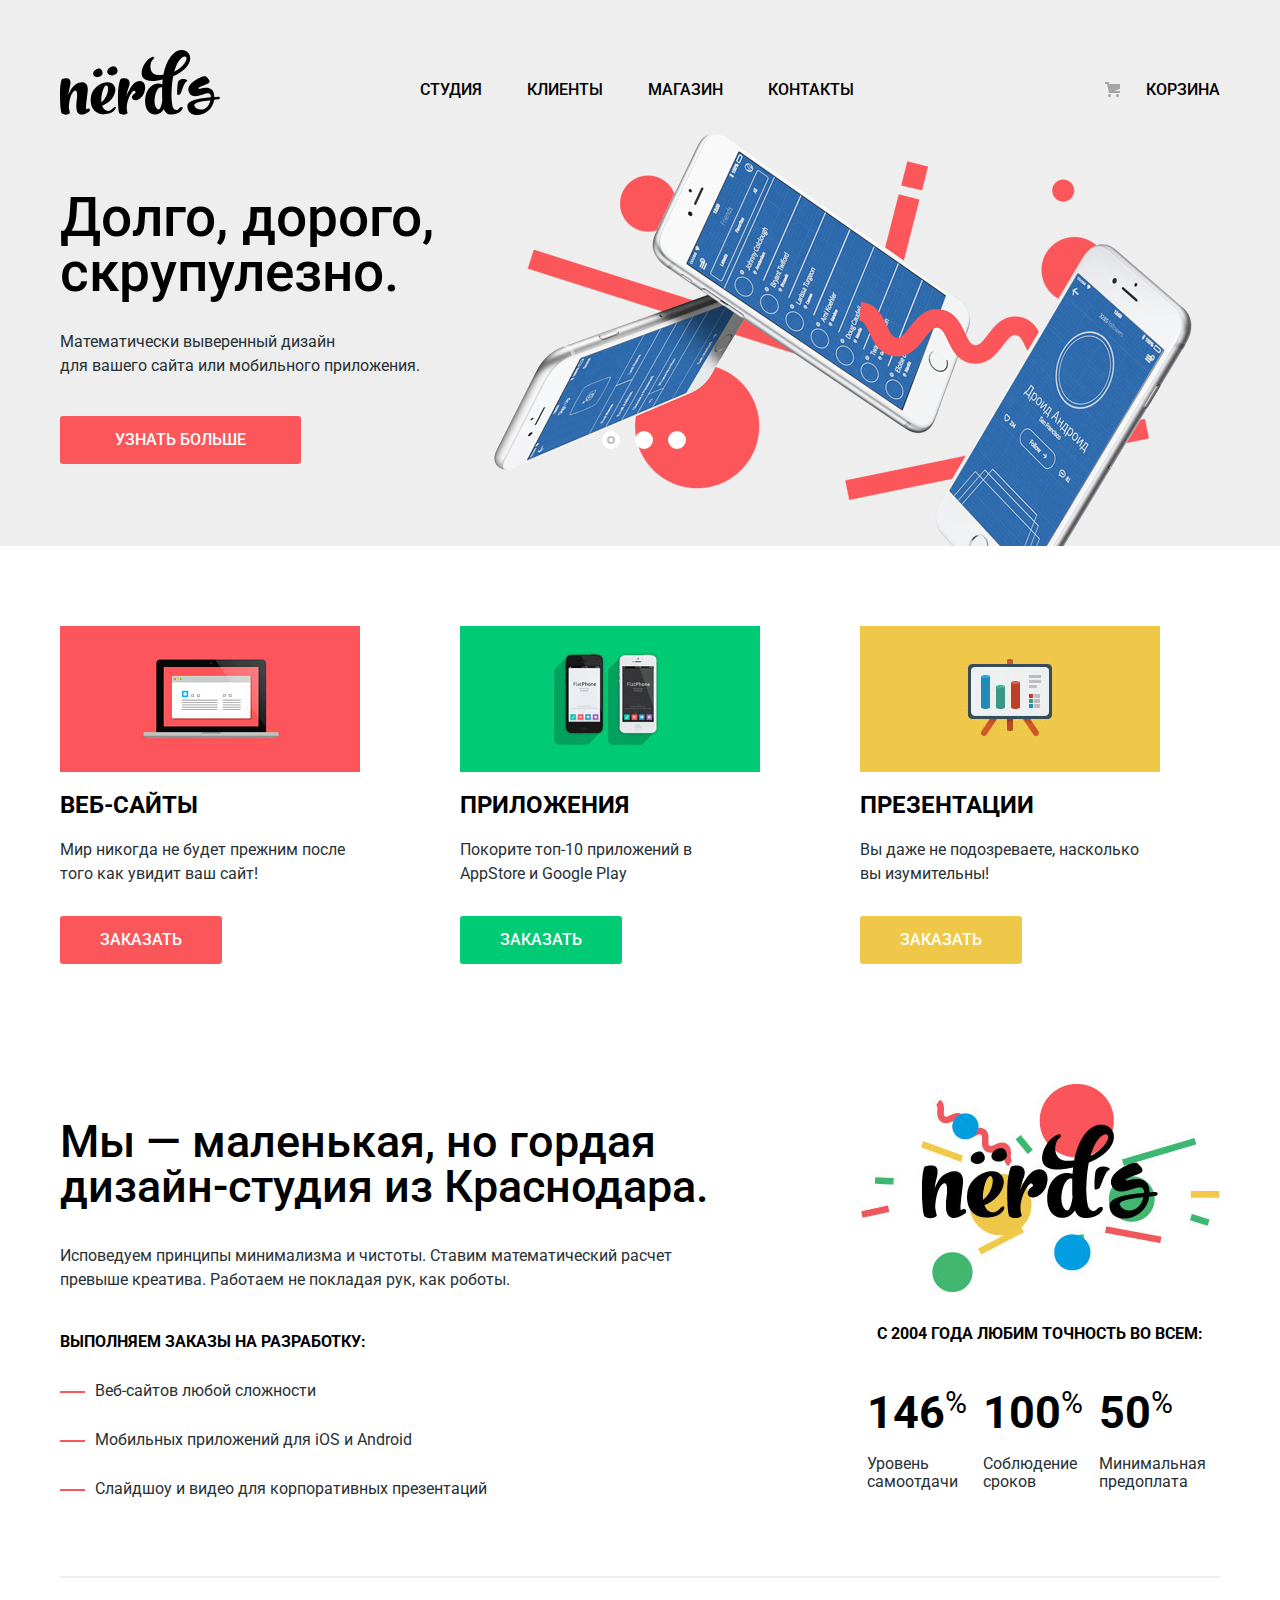
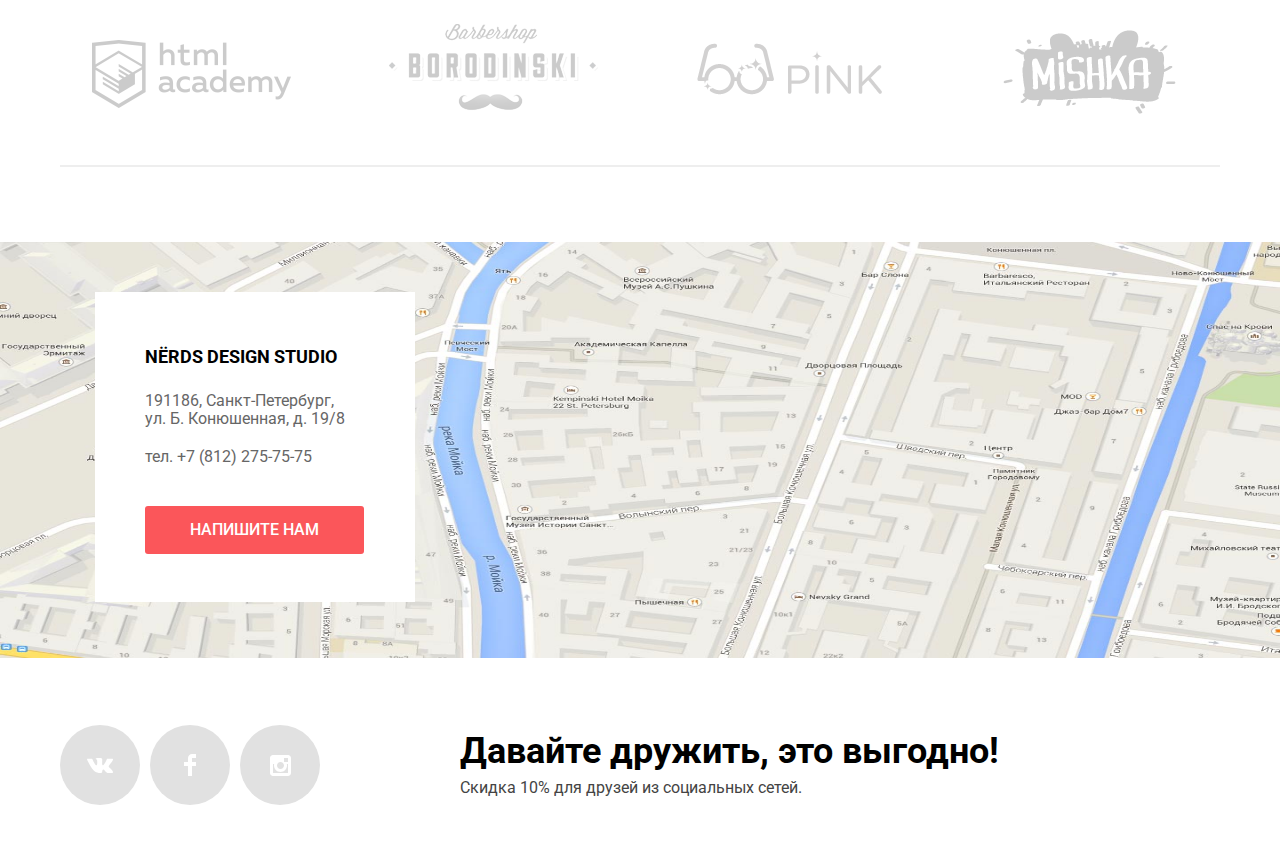
==== commit fc304061: "Декоративные элементы правки" ====
--- a/index.html
+++ b/index.html
@@ -43,25 +43,25 @@
 					<input class="visually-hidden" id="product-2" type="radio" name="toggle">
 					<input class="visually-hidden" id="product-3" type="radio" name="toggle">
 					<div class="slide-control">
-						<label class="slide-control-btn item-1" for="product-1"></label>
-						<label class="slide-control-btn item-2" for="product-2"></label>
-						<label class="slide-control-btn item-3" for="product-3"></label>
-					</div>
-					<div class="slide1">
+						<label class="slide-control-btn" for="product-1"></label>
+						<label class="slide-control-btn" for="product-2"></label>
+						<label class="slide-control-btn" for="product-3"></label>
+					</div>
+					<div class="slide">
 						<div class="slide-description">
 							<h2 class="slide-title">Долго, дорого, скрупулезно.</h2>
 							<p class="slide-text">Математически выверенный дизайн<br>для вашего сайта или мобильного приложения.</p>
 							<a class="slide-link btn" href="#">Узнать больше</a>
 						</div>
 					</div>
-					<div class="slide2">
+					<div class="slide">
 						<div class="slide-description">
 							<h2 class="slide-title">Любим математику как никто другой.</h2>
 							<p class="slide-text">Никакого креатива, только математические формулы<br>для расчета идеальных пропорций.</p>
 							<a class="slide-link btn" href="#">Узнать больше</a>
 						</div>
 					</div>
-					<div class="slide3">
+					<div class="slide">
 						<div class="slide-description">
 							<h2 class="slide-title">Только ночь, только хардкор</h2>
 							<p class="slide-text">Работать днем, как все? Мы против этого.<br>Ближе к полуночи работа только начинается.</p>
--- a/css/style.css
+++ b/css/style.css
@@ -177,12 +177,14 @@
 /*Слайдер*/
 .slides {
 	position: relative;
+	min-height: 431px;
+	margin: 0;
 }
 
 .slide-control {
 	position: absolute;
-	left: 50%;
-	bottom: 104px;
+	left: 51%;
+	bottom: 97px;
 	z-index: 100;
 	width: 160px;
 	height: 18px;
@@ -194,44 +196,16 @@
 .slide-control-btn {
 	position: relative;
 	display: inline-block;
+	vertical-align: top;
 	width: 18px;
 	height: 18px;
-	padding: 8px;
+	margin-right: 15px;
+	background-color: #ffffff;
 	border-radius: 50%;
 	cursor: pointer;
 }
 
-.slide-control-btn::after {
-	content: "";
-	position: absolute;
-	top: 8px;
-	left: 8px;
-	z-index: 1;
-	width: 18px;
-	height: 18px;
-	background: #ffffff;
-	border-radius: 50%;
-}
-
-.slide1,
-.slide2,
-.slide3 {
-	display: none;
-}
-
-#product-1:checked ~ .slide1 {
-	display: block;
-}
-
-#product-2:checked ~ .slide2 {
-	display: block;
-}
-
-#product-3:checked ~ .slide3 {
-	display: block;
-}
-
-#product-1:checked ~ .slide-control .item-1::before {
+.slide-control-btn::before {
 	content: "";
 	position: absolute;
 	left: 50%;
@@ -243,38 +217,26 @@
 	background-color: inherit;
 	border: 2px solid #c1c1c1;
 	border-radius: 50%;
-}
-
-#product-2:checked ~ .slide-control .item-2::before {
-	content: "";
-	position: absolute;
-	left: 50%;
-	top: 50%;
-	z-index: 2;
-	width: 4px;
-	height: 4px;
-	margin: -4px;
-	background-color: inherit;
-	border: 2px solid #c1c1c1;
-	border-radius: 50%;
-}
-
-#product-3:checked ~ .slide-control .item-3::before {
-	content: "";
-	position: absolute;
-	left: 50%;
-	top: 50%;
-	z-index: 2;
-	width: 4px;
-	height: 4px;
-	margin: -4px;
-	background-color: inherit;
-	border: 2px solid #c1c1c1;
-	border-radius: 50%;
-}
-
-
-.slide1 {
+	display: none;
+}
+
+.slide {
+	display: none;
+}
+
+#product-1:checked ~ .slide:nth-last-child(3),
+#product-2:checked ~ .slide:nth-last-child(2),
+#product-3:checked ~ .slide:last-child {
+	display: block;
+}
+
+#product-1:checked ~ .slide-control .slide-control-btn:nth-child(1)::before,
+#product-2:checked ~ .slide-control .slide-control-btn:nth-child(2)::before,
+#product-3:checked ~ .slide-control .slide-control-btn:nth-child(3)::before {
+	display: block;
+}
+
+.slide:nth-last-child(3) {
 	width: 100%;
 	min-height: 431px;
 	background-image: url("../img/nerds-index-slide1.png");
@@ -282,7 +244,7 @@
 	background-position: 100% 50%;
 }	
 
-.slide2 {
+.slide:nth-last-child(2) {
 	width: 100%;
 	min-height: 431px;
 	background-image: url("../img/nerds-index-slide2.png");
@@ -290,7 +252,7 @@
 	background-position: 100% 50%;
 }	
 
-.slide3 {
+.slide:last-child {
 	width: 100%;
 	min-height: 431px;
 	background-image: url("../img/nerds-index-slide3.png");
@@ -623,8 +585,8 @@
 	display: none;
 	position: fixed;
 	top: 100px;
-	width: 760px;
-	height: 440px;
+	width: 70vw;
+	height: 70vh;
 	padding: 75px 100px;
 	background-color: #ffffff;
 	box-shadow: 0 30px 50px rgba(0, 0, 0, 0.5)
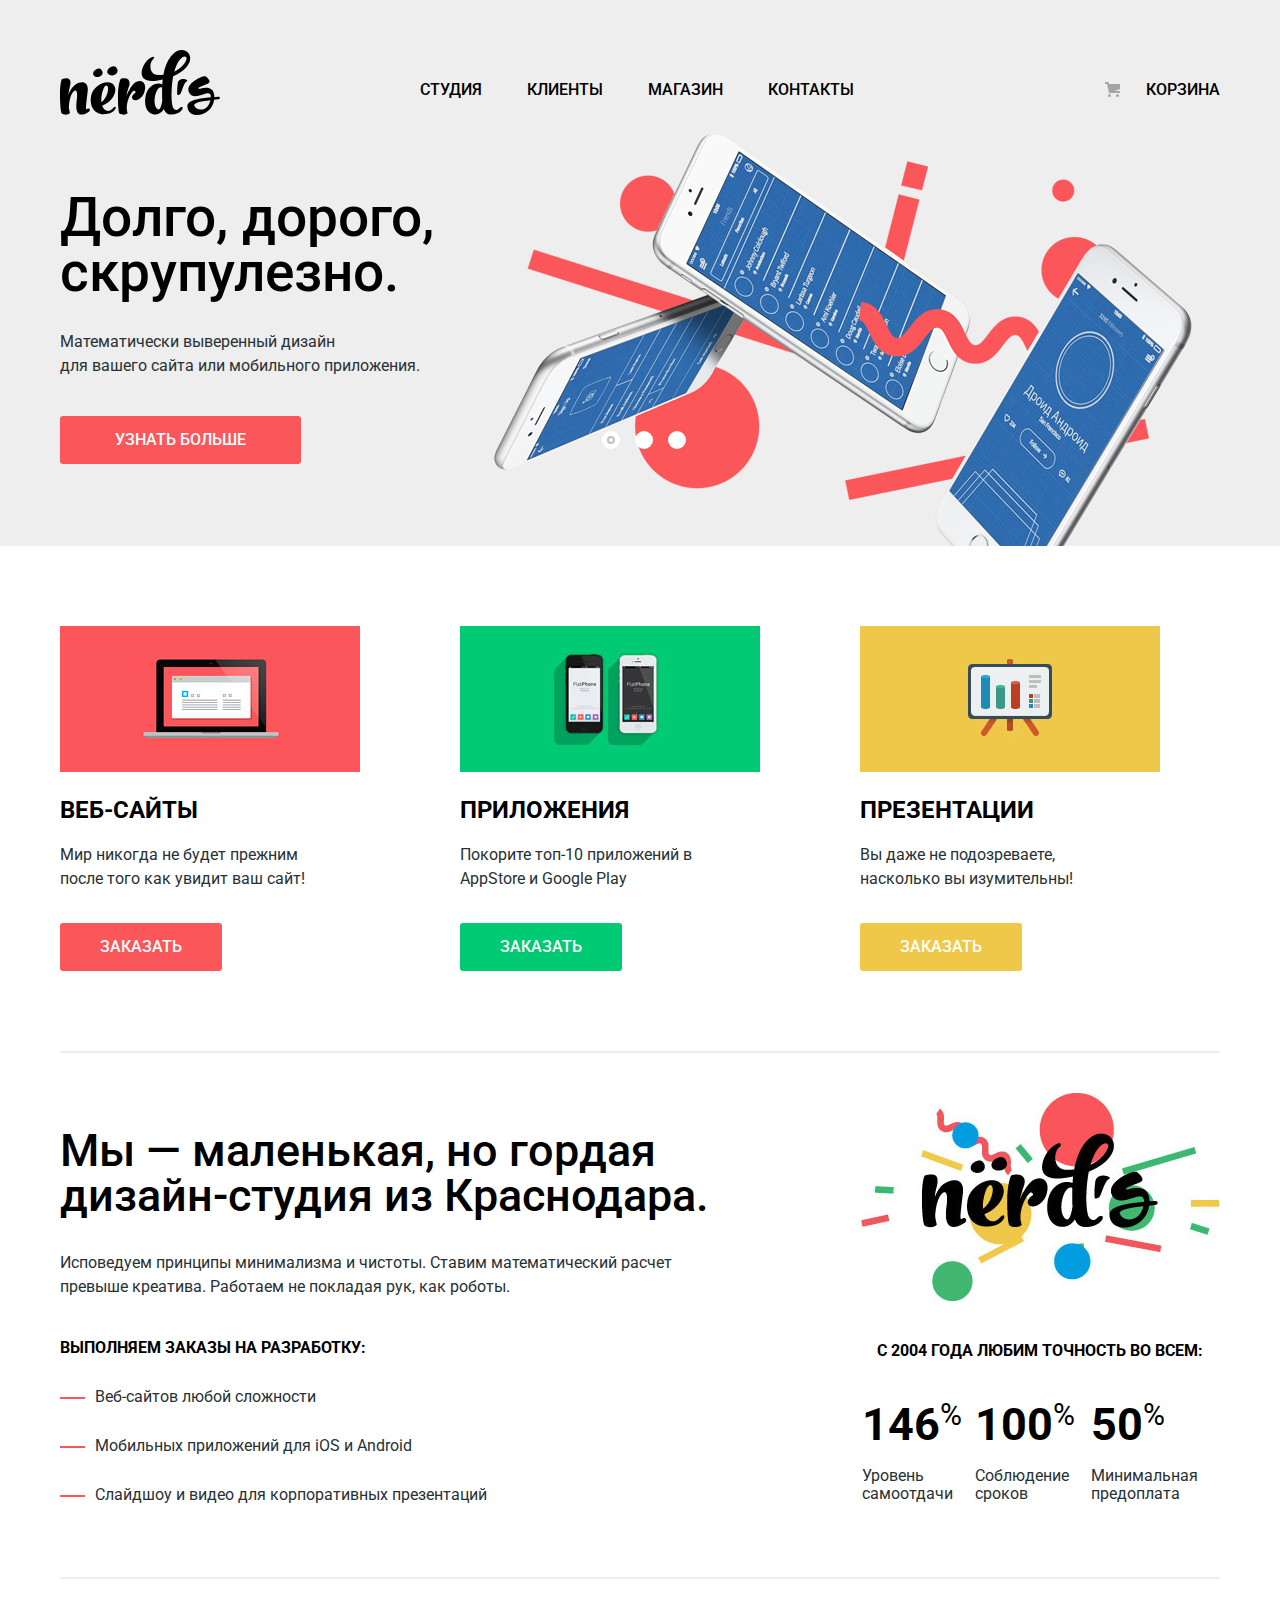
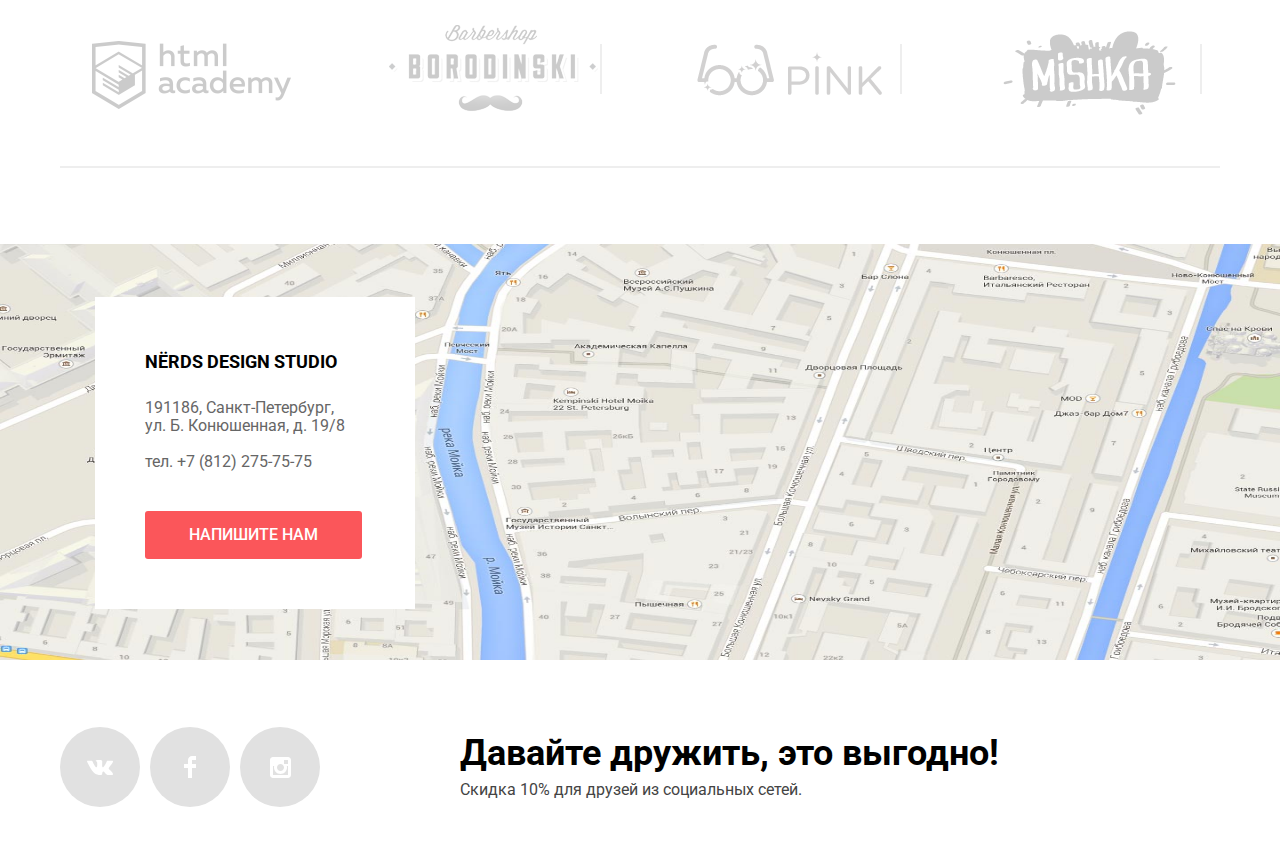
==== commit 13aa7787: "Декоративные элементы правки" ====
--- a/index.html
+++ b/index.html
@@ -47,25 +47,27 @@
 						<label class="slide-control-btn" for="product-2"></label>
 						<label class="slide-control-btn" for="product-3"></label>
 					</div>
-					<div class="slide">
-						<div class="slide-description">
-							<h2 class="slide-title">Долго, дорого, скрупулезно.</h2>
-							<p class="slide-text">Математически выверенный дизайн<br>для вашего сайта или мобильного приложения.</p>
-							<a class="slide-link btn" href="#">Узнать больше</a>
+					<div class="slides-list">
+						<div class="slide">
+							<div class="slide-description">
+								<h2 class="slide-title">Долго, дорого, скрупулезно.</h2>
+								<p class="slide-text">Математически выверенный дизайн<br>для вашего сайта или мобильного приложения.</p>
+								<a class="slide-link btn" href="#">Узнать больше</a>
+							</div>
 						</div>
-					</div>
-					<div class="slide">
-						<div class="slide-description">
-							<h2 class="slide-title">Любим математику как никто другой.</h2>
-							<p class="slide-text">Никакого креатива, только математические формулы<br>для расчета идеальных пропорций.</p>
-							<a class="slide-link btn" href="#">Узнать больше</a>
+						<div class="slide">
+							<div class="slide-description">
+								<h2 class="slide-title">Любим математику как никто другой.</h2>
+								<p class="slide-text">Никакого креатива, только математические формулы<br>для расчета идеальных пропорций.</p>
+								<a class="slide-link btn" href="#">Узнать больше</a>
+							</div>
 						</div>
-					</div>
-					<div class="slide">
-						<div class="slide-description">
-							<h2 class="slide-title">Только ночь, только хардкор</h2>
-							<p class="slide-text">Работать днем, как все? Мы против этого.<br>Ближе к полуночи работа только начинается.</p>
-							<a class="slide-link btn" href="#">Узнать больше</a>
+						<div class="slide">
+							<div class="slide-description">
+								<h2 class="slide-title">Только ночь, только хардкор</h2>
+								<p class="slide-text">Работать днем, как все? Мы против этого.<br>Ближе к полуночи работа только начинается.</p>
+								<a class="slide-link btn" href="#">Узнать больше</a>
+							</div>
 						</div>
 					</div>
 				</section>
@@ -156,7 +158,7 @@
 				<div class="adds">	
 					<p class="adds-title">NЁRDS DESIGN STUDIO</p>
 					<p class="adds-text">191186, Санкт-Петербург,<br> 
-					ул. Б. Конюшенная, д. 19/8</p>	
+					ул. Б. Конюшенная, д. 19/8</p>
 					<p class="adds-text">тел. +7 (812) 275-75-75</p>
 					<a class="adds-link btn" href="#">напишите нам</a>
 				</div>
@@ -169,7 +171,7 @@
 					<ul class="socials-list">
 						<li class="socials-item">
 							<a class="socials-link vk" aria-label="Vkontakte" href="#">
-								<svg version="1.1" id="Layer_1" xmlns="http://www.w3.org/2000/svg" xmlns:xlink="http://www.w3.org/1999/xlink" x="0px" y="0px"
+								<svg xmlns="http://www.w3.org/2000/svg" xmlns:xlink="http://www.w3.org/1999/xlink" x="0px" y="0px"
 								width="26px" height="15px" viewBox="0 0 26 15" enable-background="new 0 0 26 15" xml:space="preserve">
 									<path fill="#FFFFFF" d="M16.138,11.51c0.956-0.309,2.18,2.04,3.483,2.939c0.978,0.681,1.727,0.534,1.727,0.534l3.473-0.05
 									c0,0,1.815-0.112,0.957-1.554c-0.071-0.12-0.503-1.069-2.585-3.022c-2.177-2.043-1.882-1.712,0.739-5.244
@@ -186,7 +188,7 @@
 						</li>
 						<li class="socials-item">
 							<a class="socials-link fb" aria-label="Facebook" href="#">
-								<svg version="1.1" id="Layer_2" xmlns="http://www.w3.org/2000/svg" xmlns:xlink="http://www.w3.org/1999/xlink" x="0px" y="0px"
+								<svg xmlns="http://www.w3.org/2000/svg" xmlns:xlink="http://www.w3.org/1999/xlink" x="0px" y="0px"
 	 							width="12px" height="22px" viewBox="0 0 12 22" enable-background="new 0 0 12 22" xml:space="preserve">
 									<path fill="#FFFFFF" d="M12,4V0H8C5.791,0,4,1.791,4,4v4H0v4h4v10h4V12h4V8H8V4H12z"/>
 								</svg>
@@ -194,7 +196,7 @@
 						</li>
 						<li class="socials-item">
 							<a class="socials-link ig" aria-label="Instagram" href="#">
-								<svg version="1.1" id="Layer_1" xmlns="http://www.w3.org/2000/svg" xmlns:xlink="http://www.w3.org/1999/xlink" x="0px" y="0px"
+								<svg xmlns="http://www.w3.org/2000/svg" xmlns:xlink="http://www.w3.org/1999/xlink" x="0px" y="0px"
 	 							width="21px" height="21px" viewBox="0 0 21 21" enable-background="new 0 0 21 21" xml:space="preserve">
 									<path fill="#FFFFFF" d="M18,0H3C1.35,0,0,1.35,0,3v15c0,1.65,1.35,3,3,3h15c1.65,0,3-1.35,3-3V3C21,1.35,19.65,0,18,0z M10.5,7
 									c1.93,0,3.5,1.57,3.5,3.5S12.43,14,10.5,14S7,12.43,7,10.5S8.57,7,10.5,7z M18,18H3V9h1.181C4.067,9.482,4,9.983,4,10.5
--- a/css/style.css
+++ b/css/style.css
@@ -34,8 +34,8 @@
 
 .btn {
 	display: inline-block;
+	vertical-align: top;
 	padding: 15px 55px;
-	vertical-align: top;
 	line-height: 18px;
 	font-weight: 500;
 	color: #ffffff;
@@ -68,8 +68,8 @@
 
 .container {
 	width: 1160px;
+	padding: 0 20px;
 	margin: 0 auto;
-	padding: 0 20px;
 }
 
 .nav-wrapper {
@@ -107,6 +107,14 @@
 	list-style: none;
 }
 
+.main-nav-item {
+	margin-right: 45px; 
+}
+
+.main-nav-item:last-child {
+	margin-right: 0;
+}
+
 .basket {
 	width: 160px;
 	padding: 0;
@@ -114,14 +122,6 @@
 	margin: 0;
 	text-align: right;
 	list-style: none;
-}
-
-.main-nav-item {
-	margin-right: 45px; 
-}
-
-.main-nav-item:last-child {
-	margin-right: 0;
 }
 
 .basket-item {
@@ -141,11 +141,6 @@
 	opacity: 0.3;
 }
 
-.basket-link {
-	display: inline-block;
-	width: 120px;
-}
-
 .main-nav-link,
 .basket-link {
 	color: #000000;
@@ -154,7 +149,7 @@
 	font-weight: 500;
 }
 
-.main-nav-link:hover,
+.main-nav-link:hover:not(.active),
 .main-nav-link:focus,
 .basket-link:hover,
 .basket-link:focus {
@@ -167,7 +162,7 @@
 	opacity: 0.3;
 }
 
-.active::after {
+.main-nav-link.active::after {
 	content: "";
 	height: 2px;
 	display: block;
@@ -220,13 +215,36 @@
 	display: none;
 }
 
+.slides-list {
+	position: absolute;
+	top: 0;
+	left: 0;
+	width: 100%;
+	height: 100%;
+}
+
+.slide:first-child {
+	height: inherit;
+	background: url("../img/nerds-index-slide1.png") no-repeat 100% 50%;
+}	
+
+.slide:nth-child(2) {
+	height: inherit;
+	background: url("../img/nerds-index-slide2.png") no-repeat right bottom;
+}
+
+.slide:last-child {
+	height: inherit;
+	background: url("../img/nerds-index-slide3.png") no-repeat right bottom;
+}
+
 .slide {
 	display: none;
 }
 
-#product-1:checked ~ .slide:nth-last-child(3),
-#product-2:checked ~ .slide:nth-last-child(2),
-#product-3:checked ~ .slide:last-child {
+#product-1:checked ~ .slides-list .slide:first-child,
+#product-2:checked ~ .slides-list .slide:nth-child(2),
+#product-3:checked ~ .slides-list .slide:last-child {
 	display: block;
 }
 
@@ -236,30 +254,6 @@
 	display: block;
 }
 
-.slide:nth-last-child(3) {
-	width: 100%;
-	min-height: 431px;
-	background-image: url("../img/nerds-index-slide1.png");
-	background-repeat: no-repeat;
-	background-position: 100% 50%;
-}	
-
-.slide:nth-last-child(2) {
-	width: 100%;
-	min-height: 431px;
-	background-image: url("../img/nerds-index-slide2.png");
-	background-repeat: no-repeat;
-	background-position: 100% 50%;
-}	
-
-.slide:last-child {
-	width: 100%;
-	min-height: 431px;
-	background-image: url("../img/nerds-index-slide3.png");
-	background-repeat: no-repeat;
-	background-position: 100% 50%;
-}	
-
 .slide-description {
 	width: 520px;
 }
@@ -282,6 +276,7 @@
 .features {
 	display: flex;
 	padding: 80px 0;
+	border-bottom: 2px solid #eeeeee;
 }
 
 .feature-item {
@@ -298,7 +293,7 @@
 }
 
 .feature-title {
-	padding-top: 18px;
+	padding-top: 23px;
 	margin: 0;
 	font-size: 24px;
 	line-height: 30px;
@@ -308,7 +303,8 @@
 
 .feature-text {
 	padding-top: 18px;
-	padding-bottom: 30px;
+	padding-bottom: 32px;
+	padding-right: 50px;
 	margin: 0;
 	color: #283136;
 }
@@ -347,7 +343,7 @@
 	display: flex;
 	justify-content: space-between;
 	padding-top: 40px;
-	margin-bottom: 50px;
+	margin-bottom: 45px;
 }
 
 .description-wrapper {
@@ -357,7 +353,7 @@
 .description-text-title {
 	padding-top: 35px;
 	margin: 0;
-	margin-bottom: 35px;
+	margin-bottom: 33px;
 	font-size: 45px;
 	line-height: 45px;
 	font-weight: 500;
@@ -366,7 +362,7 @@
 .description-text,
 .description-item {
 	margin: 0;
-	margin-bottom: 38px;
+	margin-bottom: 37px;
 	color: #283136;
 }
 
@@ -403,17 +399,18 @@
 
 .addition-img {
 	display: block;
-	margin-bottom: 30px;
+	margin-bottom: 38px;
 }
 
 .addition-table-title {
-	margin-bottom: 50px;
+	margin-bottom: 45px;
 	text-transform: uppercase;
 	font-weight: bold;
 }
 
 .addition-table-number {
-	padding: 10px 5px;
+	padding: 10px 10px;
+	padding-left: 0;
 	text-align: left;
 	font-size: 45px;
 	line-height: 10px;
@@ -426,47 +423,49 @@
 }
 
 .addition-table-text {
-	padding: 25px 5px;
+	padding: 25px 20px;
+	padding-left: 0;
 	line-height: 18px;
 	color: #283136;
 }
 
 .partners-logo {
-	margin-bottom: 75px;
-}
-
-.partners-logo::before {
+	margin-bottom: 76px;
+}
+
+.partners-logo {
+	border-top: 2px solid #eeeeee;
+	border-bottom: 2px solid #eeeeee;
+}
+
+.partners-logo-list {
+	display: flex;
+	justify-content: space-between;
+	flex-wrap: wrap;
+	padding: 0;
+	margin: 0;
+	list-style: none;
+}
+
+.partners-logo-item {
+	position: relative;
+}
+
+.partners-logo-item:first-child ~ ::after {
 	content: "";
-	display: block;
-	width: 100%;
-	height: 2px;
+	position: absolute;
+	top: 65px;
+	height: 50px;
+	width: 2px;
+	margin-left: -20px;
 	background-color: #eeeeee;
 }
-
-.partners-logo::after {
-	content: "";
-	display: block;
-	width: 100%;
-	height: 2px;
-	background-color: #eeeeee;
-}
-
-.partners-logo-list {
-	display: flex;
-	justify-content: space-between;
-	padding: 0;
-	margin: 0;
-	list-style: none;
-}
-
+ 
 .partners-logo-link-img {
 	opacity: 0.2;
 }
 
-.partners-logo-link-img:hover {
-	opacity: 1;
-}
-
+.partners-logo-link-img:hover,
 .partners-logo-link-img:focus {
 	opacity: 1;
 }
@@ -486,19 +485,17 @@
 
 .adds {
 	position: absolute;
-	top: 50px;
+	top: 53px;
 	left: 95px;
 	width: 320px;
-	height: 310px;
-	padding-top: 50px;
-	padding-left: 50px;
+	padding: 50px;
 	box-sizing: border-box;
 	background-color: #ffffff;
 }
 
 .adds-title {
 	margin: 0;
-	margin-bottom: 20px;
+	margin-bottom: 22px;
 	font-size: 18px;
 	line-height: 30px;
 	font-weight: bold;
@@ -506,7 +503,7 @@
 
 .adds-text {
 	margin: 0;
-	margin-bottom: 20px;
+	margin-bottom: 18px;
 	line-height: 18px;
 	color: #666666;
 }
@@ -516,8 +513,7 @@
 }
 
 .adds-link {
-	padding-left: 45px;
-	padding-right: 45px;
+	padding: 15px 44px;
 }
 
 .page-footer .container {
@@ -545,6 +541,7 @@
 	align-items: center;
 	width: 80px;
 	height: 80px;
+	margin-bottom: 5px;
 	border-radius: 50%;
 	background-color: #e1e1e1;
 }
@@ -638,18 +635,19 @@
 }
 
 .field-text-input {
-	box-sizing: border-box;
 	width: 360px;
 	padding: 15px;
 	margin-bottom: 35px;
+	box-sizing: border-box;
 	border: 2px solid #d7dcde; 
+	border-radius: 3px;
 }
 
 .field-text:nth-child(3) .field-text-input {
-	box-sizing: border-box;
 	width: 760px;
 	padding: 15px;
 	margin-bottom: 45px;
+	box-sizing: border-box;
 }
 
 .field-text-input:hover {
@@ -657,8 +655,8 @@
 }
 
 .field-text-input:focus {
+	border: 2px solid #000000;
 	outline: none;
-	border: 2px solid #000000;
 }
 
 .field-text-input:invalid {
@@ -667,9 +665,9 @@
 }
 
 .page-title {
-	margin: 0;
-	padding-top: 80px;
+	padding-top: 78px;
 	padding-bottom: 110px;
+	margin: 0;
 	text-align: center;
 	font-size: 55px;
 	line-height: 55px;
@@ -698,20 +696,24 @@
 	border: none;
 }
 
-.form-group:first-child {
-	margin-bottom: 50px;
-}
-
 .form-group:first-child .form-group-title {
-	margin-bottom: 49px;
+	margin-bottom: 53px;
+}
+
+.form-group:nth-child(2) {
+	margin-bottom: 35px;
 }
 
 .form-group-title {
-	margin-bottom: 15px;
+	margin-bottom: 17px;
 	font-size: 18px;
-	line-height: 30px;
+	line-height: 18px;
 	font-weight: bold;
 	text-transform: uppercase;
+}
+
+.filter-range {
+	margin-bottom: 30px;
 }
 
 .range-controls {
@@ -720,9 +722,9 @@
 	padding-top: 39px;
 	padding-right: 20px;
 	padding-left: 20px;
+	margin-bottom: 15px;
 	background-color: #eeeeee;
 	border-radius: 5px;
-	margin-bottom: 15px;
 }
 
 .range-controls .scale {
@@ -761,6 +763,7 @@
 .min-price, 
 .max-price {
 	display: inline-block;
+	vertical-align: middle;
 	width: 50%;
 	font-size: 16px;
 	text-transform: uppercase;
@@ -771,19 +774,20 @@
 }
 
 .field-price {
-	font: inherit;
-	text-align: center;
 	width: 60px;
 	padding: 8px 10px;
 	margin-left: 10px;
 	border: none;
 	background-color: #eeeeee;
 	border-radius: 5px;
+	font: inherit;
+	text-align: center;
 }
 
 .field-radio-label,
 .field-checkbox-label {
 	display: inline-block;
+	vertical-align: middle;
 	line-height: 20px;
 	color: #283136;
 }
@@ -794,14 +798,14 @@
 
 .field-radio,
 .field-checkbox {
+	margin-bottom: 15px;
 	cursor: pointer;
-	margin-bottom: 10px;
 }
 
 .field-radio-label::before {
 	content: "";
 	display: inline-block;
-	vertical-align: bottom;
+	vertical-align: middle;
 	width: 27px;
 	height: 25px;
 	padding-right: 10px;
@@ -811,10 +815,10 @@
 	opacity: 0.3;
 }
 
-input[type="radio"]:checked + .field-radio-label::before {
+.field-radio-input:checked + .field-radio-label::before {
 	content: "";
 	display: inline-block;
-	vertical-align: bottom;
+	vertical-align: middle;
 	width: 27px;
 	height: 25px;
 	background-image: url("../img/radio-on.svg");
@@ -825,8 +829,8 @@
 
 .field-radio-label:hover::before,
 .field-radio-label:focus::before,
-input[type="radio"]:checked + .field-radio-label:hover::before,
-input[type="radio"]:checked + .field-radio-label:focus::before {
+.field-radio-input:checked + .field-radio-label:hover::before,
+.field-radio-input:checked + .field-radio-label:focus::before {
 	opacity: 1;
 }
 
@@ -843,7 +847,7 @@
 	opacity: 0.3;
 }
 
-input[type="checkbox"]:checked + .field-checkbox-label::before {
+.field-checkbox-input:checked + .field-checkbox-label::before {
 	content: "";
 	display: inline-block;
 	vertical-align: bottom;
@@ -857,22 +861,22 @@
 
 .field-checkbox-label:hover::before,
 .field-checkbox-label:focus::before,
-input[type="checkbox"]:checked + .field-checkbox-label:hover::before,
-input[type="checkbox"]:checked + .field-checkbox-label:focus::before {
+.field-checkbox-input:checked + .field-checkbox-label:hover::before,
+.field-checkbox-input:checked + .field-checkbox-label:focus::before {
 	opacity: 1;
 }
-input[type="checkbox"]:disabled + .field-checkbox-label,
-input[type="checkbox"]:disabled + .field-checkbox-label::before {
+
+.field-checkbox-input:disabled + .field-checkbox-label,
+.field-checkbox-input:disabled + .field-checkbox-label::before {
 	opacity: 0.4;
 }
 
 .btn-form {
 	width: 100%;
-	margin-top: 15px;
+	background-color: #eeeeee;
+	color: #000000;
 	font: inherit;
 	line-height: 18px;
-	background-color: #eeeeee;
-	color: #000000;
 }
 
 .btn-form:hover {
@@ -985,11 +989,15 @@
 	margin-bottom: 30px;
 }
 
+.catalog-item:hover {
+	box-shadow: 0 6px 15px 0 rgba(0, 1, 1, 0.25)
+}
+
 .catalog-item-heading {
+	height: 40px;
 	background-image: url("../img/browser.svg");
 	background-repeat: no-repeat;
 	background-position: 0 0;
-	height: 40px;
 	opacity: 0.12;
 }
 
@@ -1001,16 +1009,17 @@
 .catalog-item-popup {
 	display: none;
 	position: absolute;
-	top: 385px;
+	bottom: 0;
 	width: inherit;
-	height: 230px;
-	padding: 35px;
+	min-height: 235px;
+	padding: 30px;
 	box-sizing: border-box;
 	background-color: #eeeeee;
 	text-align: center;
 }
 
-.catalog-item:hover .catalog-item-popup {
+.catalog-item:hover .catalog-item-popup,
+.catalog-item:focus .catalog-item-popup {
 	display: block;
 }
 
@@ -1023,11 +1032,20 @@
 }
 
 .catalog-item-popup-text {
-	margin: 0;
-	padding-top: 25px;
-	padding-bottom: 35px;
+	padding-top: 15px;
+	padding-bottom: 30px;
+	margin: 0;
+	color: #666666;
 	line-height: 18px;
-	color: #666666;
+}
+
+.catalog-item-popup-price-link {
+	padding: 15px 60px;
+}
+
+.catalog-item-popup-price-link:hover,
+.catalog-item-popup-price-link:focus {
+	color: rgba(255, 255, 255, 1);
 }
 
 .catalog-item-popup-price-link:active {
@@ -1035,7 +1053,7 @@
 }
 
 .pagination {
-	width: 460px;
+	min-width: 460px;
 	margin: 20px 0 60px 400px;
 }
 
@@ -1049,16 +1067,16 @@
 .pagination-link {
 	width: 50px;
 	height: 50px;
-	padding: 15px;
+	padding: 0 15px;
 	margin-right: 10px;
 	box-sizing: border-box;
 	text-align: center;
-	line-height: 18px;
+	line-height: 50px;
 	background-color: #eeeeee;
 	color: #000000;
 }
 
-.pagination-item:nth-child(4) .pagination-link {
+.pagination-link.next {
 	width: 265px;
 }
 
@@ -1073,7 +1091,9 @@
 }
 
 .pagination-link.active-page {
+	line-height: 44px;
 	background-color: #ffffff;
 	border: 3px solid #eeeeee;
-}
-
+	box-shadow: none;
+}
+
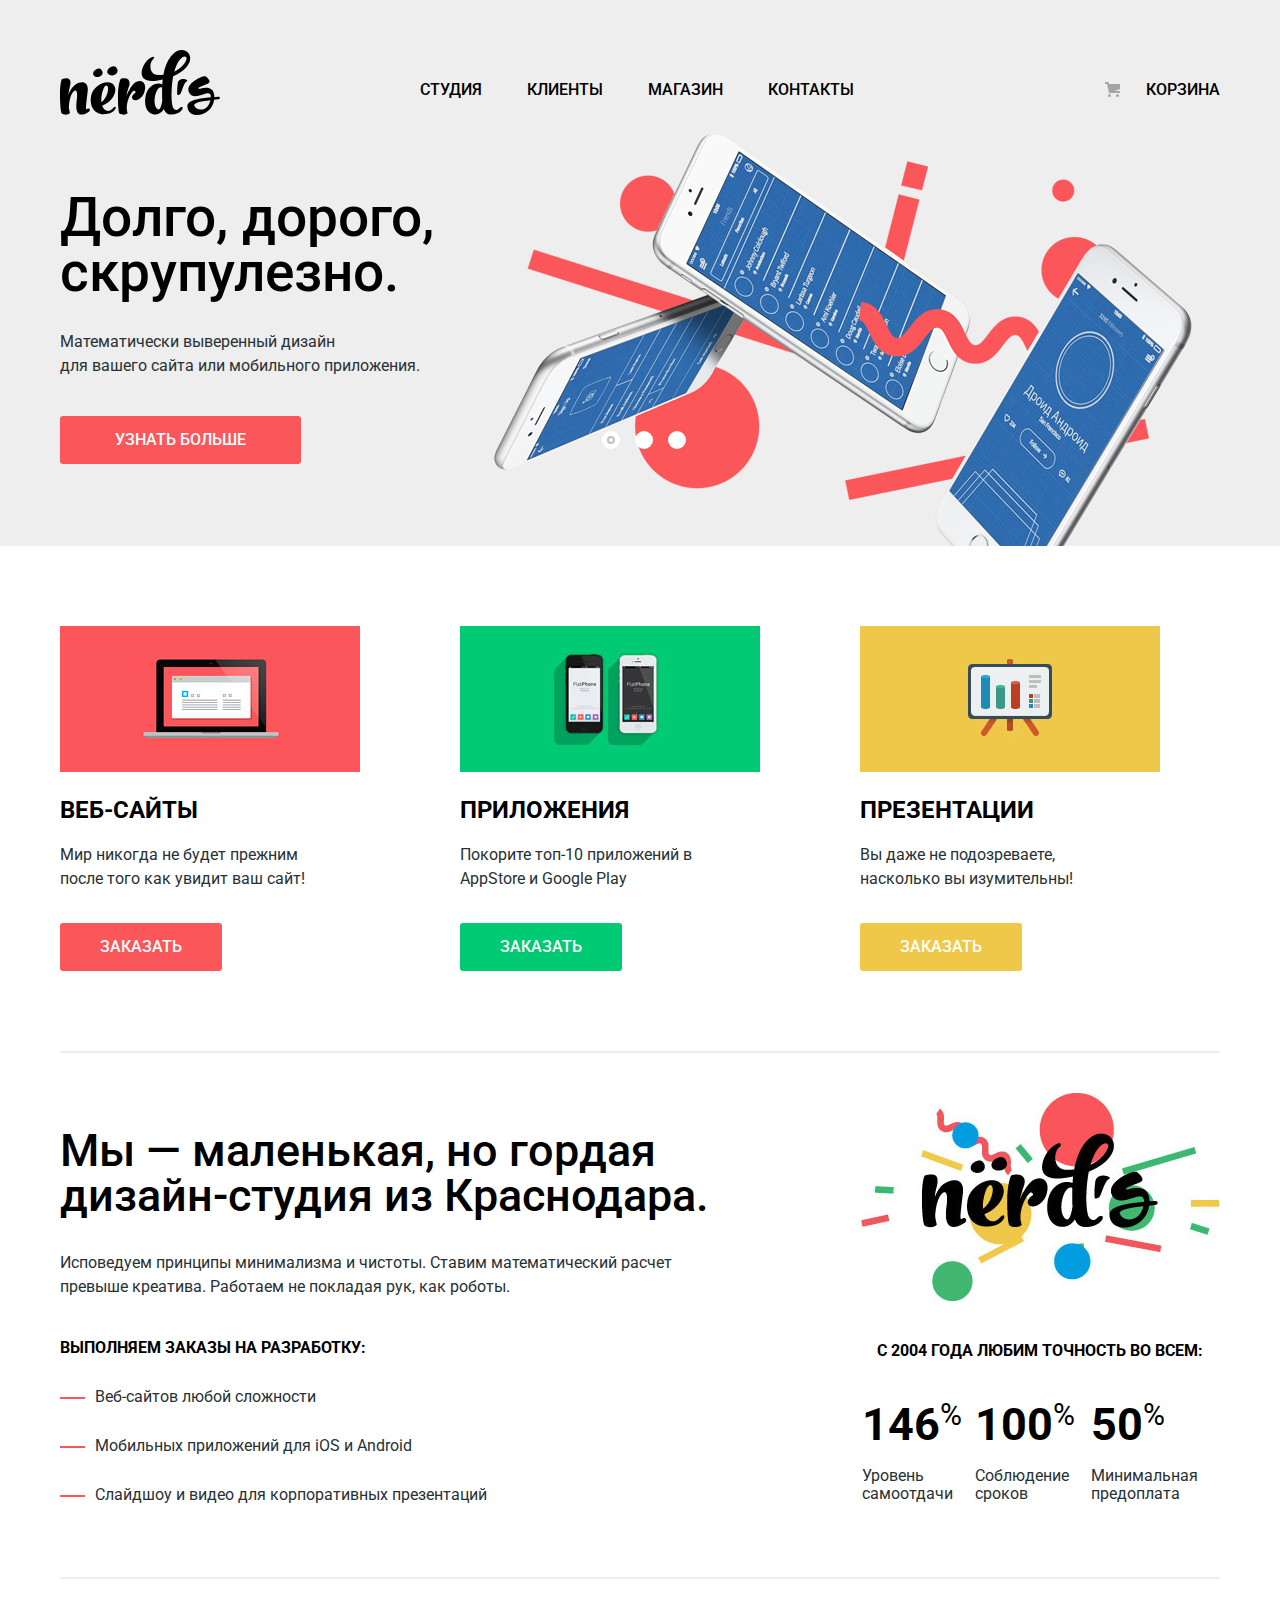
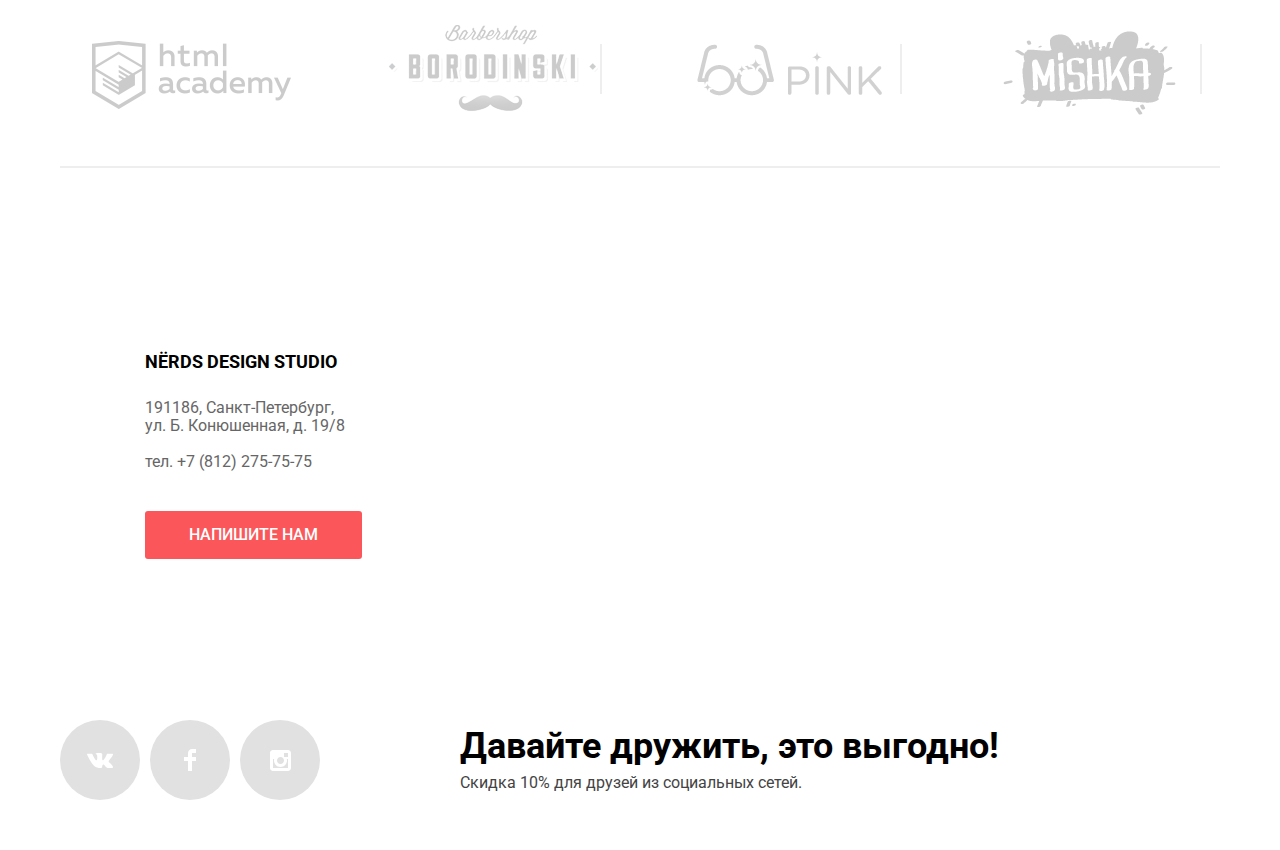
==== commit 34a2f780: "форма, js" ====
--- a/index.html
+++ b/index.html
@@ -154,7 +154,11 @@
 			</div>
 			<section class="map-info">
 				<h3 class="visually-hidden">Адрес компании</h3>
-				<img src="img/map.jpg" alt="Адрес компании" width="1440" height="785">
+				<iframe src="https://www.google.com/maps/embed?pb=!1m18!1m12!1m3!1d1998.598942412368!2d30.320894615666827!3d59.
+				938796869048424!2m3!1f0!2f0!3f0!3m2!1i1024!2i768!4f13.1!3m3!1m2!1s0x4696310fca5ba729%3A0xea9c53d4493c879f!2z0JHQ
+				vtC70YzRiNCw0Y8g0JrQvtC90Y7RiNC10L3QvdCw0Y8g0YPQuy4sIDE5LCDQodCw0L3QutGCLdCf0LXRgtC10YDQsdGD0YDQsywgMTkxMTg2!5e0
+				!3m2!1sru!2sru!4v1512663593314" width="100%" height="416" frameborder="0" style="border:0" allowfullscreen></iframe>
+				<img class="map-img" src="img/map2.jpg" alt="Адрес компании" width="1440" height="416">
 				<div class="adds">	
 					<p class="adds-title">NЁRDS DESIGN STUDIO</p>
 					<p class="adds-text">191186, Санкт-Петербург,<br> 
@@ -219,18 +223,19 @@
 			<form class="modal-form" method="post">
 				<label class="field-text">
 					<span class="field-text-label">Ваше имя:</span>
-					<input class="field-text-input" type="text" name="name" placeholder="Представьтесь, пожалуйста" required>
+					<input class="field-text-input" type="text" name="name" placeholder="Представьтесь, пожалуйста">
 				</label>
 				<label class="field-text">
 					<span class="field-text-label">Ваш email:</span>
-					<input class="field-text-input" type="email" name="email" placeholder="Для отправки ответа" required>
+					<input class="field-text-input" type="email" name="email" placeholder="Для отправки ответа">
 				</label>
 				<label class="field-text">
 					<span class="field-text-label">Текст письма:</span>
-					<textarea class="field-text-input" rows="5" name="reply" placeholder="В свободной форме"></textarea>
+					<textarea class="field-text-input" rows="4" name="reply" placeholder="В свободной форме"></textarea>
 				</label>
 				<button class="modal-btn btn" type="submit">Отправить</button>
 			</form>
 		</section>
+		<script src="js/script.js"></script>
 	</body>
 </html>
--- a/css/style.css
+++ b/css/style.css
@@ -44,6 +44,7 @@
 	border: none;
 	outline: none;
 	border-radius: 3px;
+	cursor: pointer;
 }
 
 .btn:hover {
@@ -180,7 +181,7 @@
 	position: absolute;
 	left: 51%;
 	bottom: 97px;
-	z-index: 100;
+	z-index: 1;
 	width: 160px;
 	height: 18px;
 	text-align: center;
@@ -205,7 +206,7 @@
 	position: absolute;
 	left: 50%;
 	top: 50%;
-	z-index: 2;
+	z-index: 1;
 	width: 4px;
 	height: 4px;
 	margin: -4px;
@@ -477,9 +478,13 @@
 .map-info {
 	position: relative;
 	margin-bottom: 60px;
-}
-
-.map-info img {
+	height: 416px;
+}
+
+.map-img {
+	position: absolute;
+	top: 0;
+	z-index: -1;
 	height: 416px;
 }
 
@@ -581,12 +586,19 @@
 .modal {
 	display: none;
 	position: fixed;
-	top: 100px;
-	width: 70vw;
-	height: 70vh;
+	bottom: 10px;
+	z-index: 3;
+	left: 50%;
+	width: 960px;
 	padding: 75px 100px;
+	margin-left: -480px;
+	box-sizing: border-box;
 	background-color: #ffffff;
 	box-shadow: 0 30px 50px rgba(0, 0, 0, 0.5)
+}
+
+.modal-show {
+	display: block;
 }
 
 .modal-close {
@@ -600,7 +612,7 @@
 	cursor: pointer;
 	background-image: url(../img/close-cross.svg);
 	opacity: 0.3;
-	background-color: #ffffff
+	background-color: #ffffff;
 }
 
 .modal-close:hover,
@@ -613,8 +625,8 @@
 }
 
 .modal-title {
-	padding-bottom: 50px;
-	margin: 0;
+	margin: 0;
+	margin-bottom: 50px;
 	font-size: 45px;
 	line-height: 45px;
 	font-weight: 500;
@@ -629,7 +641,7 @@
 
 .field-text-label {
 	display: block;
-	padding-bottom: 10px;
+	padding-bottom: 9px;
 	line-height: 18px;
 	font-weight: bold;
 }
@@ -734,7 +746,7 @@
 
 .range-controls .bar {
 	width: 70%;
-	height: 2px;
+	height: 2px;img
 	background-color: #00ca74;
 }
 
@@ -866,6 +878,8 @@
 	opacity: 1;
 }
 
+.field-radio-input:disabled + .field-radio-label,
+.field-radio-input:disabled + .field-radio-label::before,
 .field-checkbox-input:disabled + .field-checkbox-label,
 .field-checkbox-input:disabled + .field-checkbox-label::before {
 	opacity: 0.4;
@@ -989,7 +1003,8 @@
 	margin-bottom: 30px;
 }
 
-.catalog-item:hover {
+.catalog-item:hover,
+.catalog-item:focus {
 	box-shadow: 0 6px 15px 0 rgba(0, 1, 1, 0.25)
 }
 
@@ -1043,11 +1058,6 @@
 	padding: 15px 60px;
 }
 
-.catalog-item-popup-price-link:hover,
-.catalog-item-popup-price-link:focus {
-	color: rgba(255, 255, 255, 1);
-}
-
 .catalog-item-popup-price-link:active {
 	color: rgba(255, 255, 255, 1);
 }
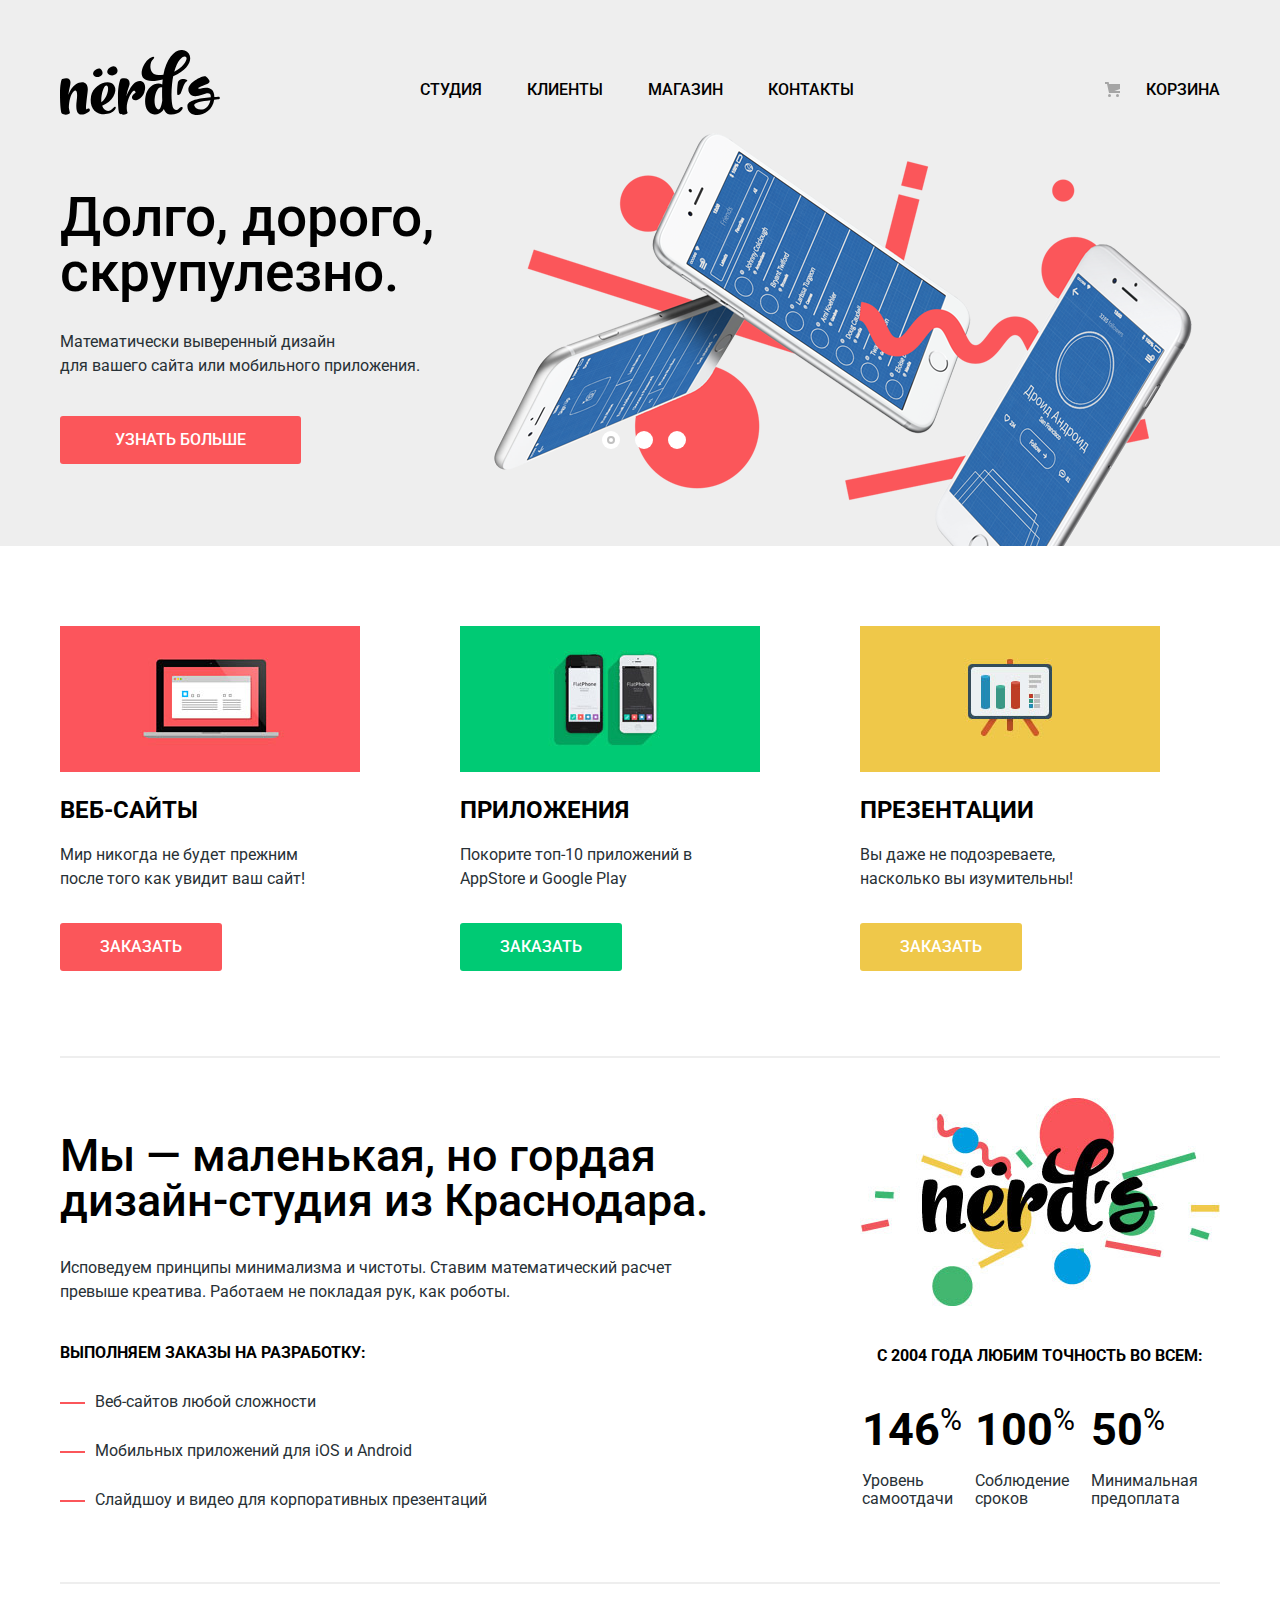
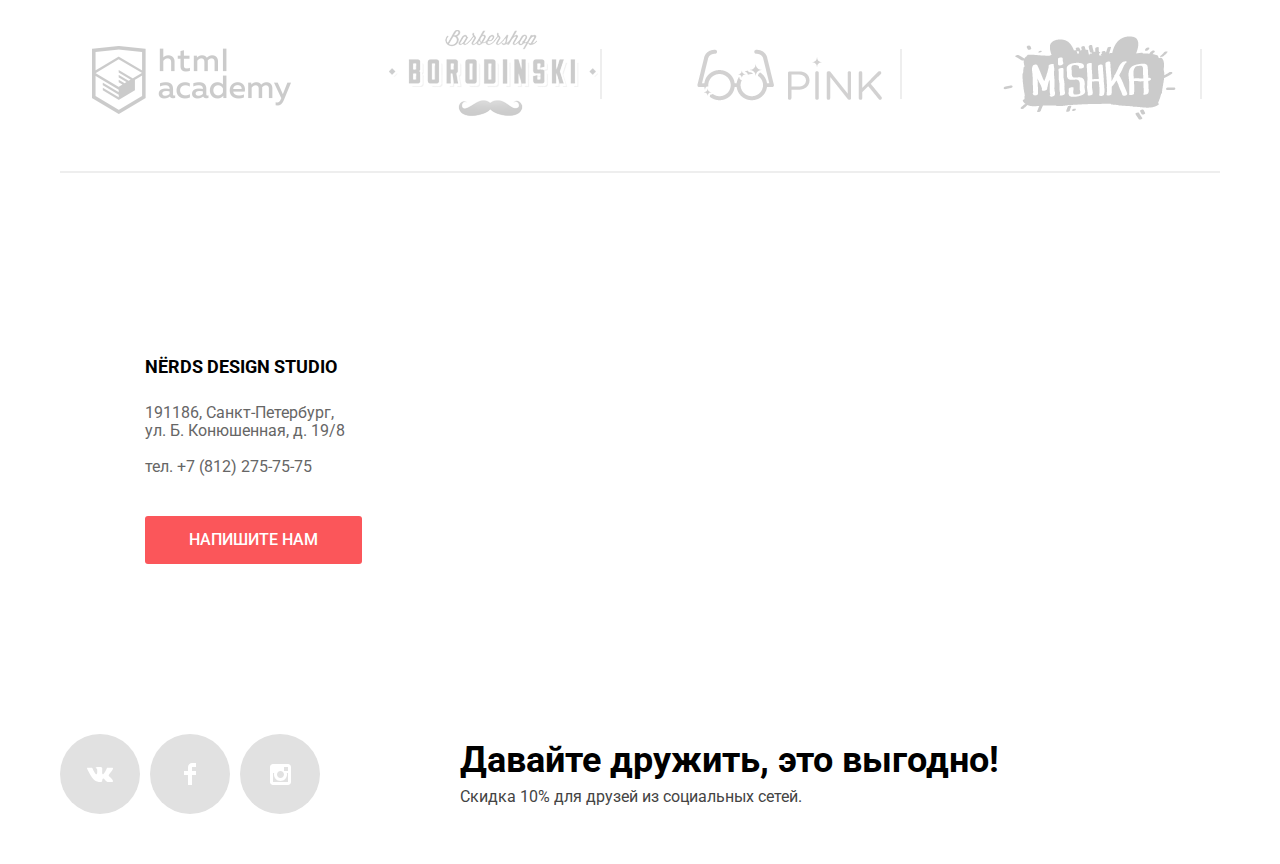
==== commit 996466a2: "Оживление интерактивных элементов" ====
--- a/index.html
+++ b/index.html
@@ -4,14 +4,14 @@
 		<meta charset="utf-8">
 		<link href="https://fonts.googleapis.com/css?family=Roboto:400,500,700&amp;subset=cyrillic" rel="stylesheet">
 		<link rel="stylesheet" href="css/normalize.css">
-		<link rel="stylesheet" href="css/style.css">
+		<link rel="stylesheet" href="css/style.min.css">
 		<title>HTML Academy: Нёрдс</title>
 	</head>
 	<body>
 		<header class="page-header">
 			<div class="container">
 				<h1 class="visually-hidden">Дизайн-студия Нердс</h1>
-				<div class="nav-wrapper">	
+				<div class="nav-wrapper">
 					<a class="page-header-logo">
 						<img class="logo-img" src="img/nerds-logo.svg" width="160" height="65" alt="Логотип студии Нердс">
 					</a>
@@ -154,17 +154,14 @@
 			</div>
 			<section class="map-info">
 				<h3 class="visually-hidden">Адрес компании</h3>
-				<iframe src="https://www.google.com/maps/embed?pb=!1m18!1m12!1m3!1d1998.598942412368!2d30.320894615666827!3d59.
-				938796869048424!2m3!1f0!2f0!3f0!3m2!1i1024!2i768!4f13.1!3m3!1m2!1s0x4696310fca5ba729%3A0xea9c53d4493c879f!2z0JHQ
-				vtC70YzRiNCw0Y8g0JrQvtC90Y7RiNC10L3QvdCw0Y8g0YPQuy4sIDE5LCDQodCw0L3QutGCLdCf0LXRgtC10YDQsdGD0YDQsywgMTkxMTg2!5e0
-				!3m2!1sru!2sru!4v1512663593314" width="100%" height="416" frameborder="0" style="border:0" allowfullscreen></iframe>
+				<iframe class="map-frame" src="https://www.google.com/maps/embed?pb=!1m18!1m12!1m3!1d1998.598942412368!2d30.320894615666827!3d59.938796869048424!2m3!1f0!2f0!3f0!3m2!1i1024!2i768!4f13.1!3m3!1m2!1s0x4696310fca5ba729%3A0xea9c53d4493c879f!2z0JHQvtC70YzRiNCw0Y8g0JrQvtC90Y7RiNC10L3QvdCw0Y8g0YPQuy4sIDE5LCDQodCw0L3QutGCLdCf0LXRgtC10YDQsdGD0YDQsywgMTkxMTg2!5e0!3m2!1sru!2sru!4v1512663593314" height="416" allowfullscreen></iframe>
 				<img class="map-img" src="img/map2.jpg" alt="Адрес компании" width="1440" height="416">
 				<div class="adds">	
 					<p class="adds-title">NЁRDS DESIGN STUDIO</p>
 					<p class="adds-text">191186, Санкт-Петербург,<br> 
 					ул. Б. Конюшенная, д. 19/8</p>
 					<p class="adds-text">тел. +7 (812) 275-75-75</p>
-					<a class="adds-link btn" href="#">напишите нам</a>
+					<a class="adds-link btn" href="writeus.html">напишите нам</a>
 				</div>
 			</section>
 		</main>
@@ -236,6 +233,6 @@
 				<button class="modal-btn btn" type="submit">Отправить</button>
 			</form>
 		</section>
-		<script src="js/script.js"></script>
+		<script src="js/script.min.js"></script>
 	</body>
 </html>
--- a/css/style.min.css
+++ b/css/style.min.css
@@ -0,0 +1 @@
+@-webkit-keyframes climb{0%{-webkit-transform:translateY(2000px);transform:translateY(2000px)}to{-webkit-transform:translateY(0);transform:translateY(0)}}@keyframes climb{0%{-webkit-transform:translateY(2000px);transform:translateY(2000px)}to{-webkit-transform:translateY(0);transform:translateY(0)}}@-webkit-keyframes shake{0%,to{-webkit-transform:translateX(0);transform:translateX(0)}20%,40%,80%{-webkit-transform:translateX(-10px);transform:translateX(-10px)}30%,50%,60%,90%{-webkit-transform:translateX(10px);transform:translateX(10px)}}@keyframes shake{0%,to{-webkit-transform:translateX(0);transform:translateX(0)}20%,40%,80%{-webkit-transform:translateX(-10px);transform:translateX(-10px)}30%,50%,60%,90%{-webkit-transform:translateX(10px);transform:translateX(10px)}}body{min-width:1200px;margin:0;padding:0;font-family:"Roboto",Arial,sans-serif;font-size:16px;line-height:24px;color:#000}a{text-decoration:none}img{max-width:100%;height:auto}.visually-hidden:not(:focus):not(:active),input[type=checkbox].visually-hidden,input[type=radio].visually-hidden{position:absolute;width:1px;height:1px;margin:1px;border:0;padding:0;white-space:nowrap;-webkit-clip-path:inset(100%);clip-path:inset(100%);clip:rect(0 0 0 0);overflow:hidden}.btn{display:inline-block;vertical-align:top;padding:15px 55px;line-height:18px;font-weight:500;color:#fff;background-color:#fb565a;text-transform:uppercase;border:0;outline:0;border-radius:3px;cursor:pointer}.btn:hover{background-color:#e74246}.btn:focus{background-color:#e74246;border:0;outline:0}.btn:active{background-color:#d7373b;color:rgba(255,255,255,.3);-webkit-box-shadow:inset 0 3px 0 0 rgba(0,0,0,.1);box-shadow:inset 0 3px 0 0 rgba(0,0,0,.1)}.page-header{background-color:#eee}.container{width:1160px;padding:0 20px;margin:0 auto}.nav-wrapper{display:-webkit-box;display:-ms-flexbox;display:flex;-webkit-box-pack:justify;-ms-flex-pack:justify;justify-content:space-between;-ms-flex-wrap:wrap;flex-wrap:wrap;padding-top:50px}.page-header-logo{width:160px;height:65px}.logo-img.inner:focus,.logo-img.inner:hover{opacity:.8}.logo-img.inner:active{opacity:.3}.main-nav{width:640px;padding-top:25px;margin-left:200px}.main-nav-list{display:-webkit-box;display:-ms-flexbox;display:flex;-ms-flex-wrap:wrap;flex-wrap:wrap;padding:0;margin:0;list-style:none}.main-nav-item{margin-right:45px}.main-nav-item:last-child{margin-right:0}.basket{width:160px;padding:25px 0 0;margin:0;text-align:right;list-style:none}.basket-item{position:relative}.basket-item::before{content:"";position:absolute;top:7px;left:45px;width:21px;height:21px;background-image:url(../img/cart-icon.svg);background-repeat:no-repeat;background-position:0 0;opacity:.3}.basket-link,.main-nav-link{color:#000;line-height:30px;text-transform:uppercase;font-weight:500}.basket-link:focus,.basket-link:hover,.main-nav-link:focus,.main-nav-link:hover:not(.active){color:#fb565a}.basket-link:active,.main-nav-link:active:not(.active){color:#000;opacity:.3}.main-nav-link.active::after{content:"";height:2px;display:block;background-color:#fb565a}.slides{position:relative;min-height:431px;margin:0}.slide-control{position:absolute;left:51%;bottom:97px;z-index:1;width:160px;height:18px;text-align:center;font-size:0;-webkit-transform:translateX(-50%);-ms-transform:translateX(-50%);transform:translateX(-50%)}.slide-control-btn{position:relative;display:inline-block;vertical-align:top;width:18px;height:18px;margin-right:15px;background-color:#fff;border-radius:50%;cursor:pointer}.slide-control-btn::before{content:"";position:absolute;left:50%;top:50%;z-index:1;width:4px;height:4px;margin:-4px;background-color:inherit;border:2px solid #c1c1c1;border-radius:50%;display:none}.slides-list{position:absolute;top:0;left:0;width:100%;height:100%}.slide:first-child{height:inherit;background:url(../img/nerds-index-slide1.png) no-repeat 100% 50%}.slide:nth-child(2){height:inherit;background:url(../img/nerds-index-slide2.png) no-repeat right bottom}.slide:last-child{height:inherit;background:url(../img/nerds-index-slide3.png) no-repeat right bottom}.slide{display:none}#product-1:checked~.slides-list .slide:first-child,#product-2:checked~.slides-list .slide:nth-child(2),#product-3:checked~.slides-list .slide:last-child{display:block}#product-1:checked~.slide-control .slide-control-btn:nth-child(1)::before,#product-2:checked~.slide-control .slide-control-btn:nth-child(2)::before,#product-3:checked~.slide-control .slide-control-btn:nth-child(3)::before{display:block}.slide-description{width:520px}.slide-title{padding-top:75px;margin:0;font-size:55px;line-height:55px;font-weight:500}.slide-text{padding-top:30px;margin:0 0 38px;color:#283136}.features{display:-webkit-box;display:-ms-flexbox;display:flex;-ms-flex-wrap:wrap;flex-wrap:wrap;padding:80px 0;border-bottom:2px solid #eee}.feature-item{width:300px;margin-right:100px;margin-bottom:5px}.feature-item:last-child{margin-right:0}.feature-img{display:block}.feature-title{padding-top:23px;margin:0;font-size:24px;line-height:30px;font-weight:700;text-transform:uppercase}.feature-text{padding-top:18px;padding-bottom:32px;padding-right:50px;margin:0;color:#283136}.feature-link{padding:15px 40px}.feature-item:nth-child(2) .feature-link{background-color:#00ca74}.feature-item:nth-child(2) .feature-link:focus,.feature-item:nth-child(2) .feature-link:hover{background-color:#00bc6c}.feature-item:nth-child(2) .feature-link:active{background-color:#00aa62}.feature-item:nth-child(3) .feature-link{background-color:#efc84a}.feature-item:nth-child(3) .feature-link:focus,.feature-item:nth-child(3) .feature-link:hover{background-color:#eab534}.feature-item:nth-child(3) .feature-link:active{background-color:#e5a722}.description{display:-webkit-box;display:-ms-flexbox;display:flex;-webkit-box-pack:justify;-ms-flex-pack:justify;justify-content:space-between;padding-top:40px;margin-bottom:45px}.description-wrapper{width:660px}.description-text-title{padding-top:35px;margin:0 0 33px;font-size:45px;line-height:45px;font-weight:500}.description-item,.description-text{margin:0 0 37px;color:#283136}.description-list{padding:0;margin:0;list-style:none}.description-list-title{margin:0 0 25px;font-weight:700;text-transform:uppercase}.description-item{margin-bottom:25px}.description-item::before{content:"";display:inline-block;vertical-align:middle;width:25px;height:2px;margin-right:10px;background-color:#fb565a}.addition{width:360px}.addition-img{display:block;margin-bottom:38px}.addition-table-title{margin-bottom:45px;text-transform:uppercase;font-weight:700}.addition-table-number{padding:10px 10px 10px 0;text-align:left;font-size:45px;line-height:10px;font-weight:700}.addition-table-number sup{font-size:30px;font-weight:400}.addition-table-text{padding:25px 20px 25px 0;line-height:18px;color:#283136}.partners-logo{margin-bottom:76px;border-top:2px solid #eee;border-bottom:2px solid #eee}.partners-logo-list{display:-webkit-box;display:-ms-flexbox;display:flex;-webkit-box-pack:justify;-ms-flex-pack:justify;justify-content:space-between;-ms-flex-wrap:wrap;flex-wrap:wrap;padding:0;margin:0;list-style:none}.partners-logo-item{position:relative}.partners-logo-item:first-child~::after{content:"";position:absolute;top:65px;height:50px;width:2px;margin-left:-20px;background-color:#eee}.partners-logo-link-img{opacity:.2}.partners-logo-link-img:focus,.partners-logo-link-img:hover{opacity:1}.partners-logo-link-img:active{opacity:.1}.map-info{position:relative;margin-bottom:69px;height:416px}.map-frame{width:100%;border:0}.adds,.map-img{position:absolute}.map-img{z-index:-1;height:416px;top:0}.adds{top:53px;left:95px;width:320px;padding:50px;-webkit-box-sizing:border-box;box-sizing:border-box;background-color:#fff}.adds-title{margin:0 0 22px;font-size:18px;line-height:30px;font-weight:700}.adds-text{margin:0 0 18px;line-height:18px;color:#666}.adds-text:nth-child(3){margin-bottom:40px}.adds-link{padding:15px 44px}.page-footer .container{margin-bottom:45px}.socials{width:260px;margin-right:140px}.page-footer .container,.socials-link,.socials-list{display:-webkit-box;display:-ms-flexbox;display:flex}.socials-list{-ms-flex-wrap:wrap;flex-wrap:wrap;padding:0;margin:0;list-style:none;-webkit-box-pack:justify;-ms-flex-pack:justify;justify-content:space-between}.socials-link{-webkit-box-pack:center;-ms-flex-pack:center;justify-content:center;-webkit-box-align:center;-ms-flex-align:center;align-items:center;width:80px;height:80px;margin-bottom:5px;border-radius:50%;background-color:#e1e1e1}.socials-link:focus,.socials-link:hover{background-color:#e74246}.socials-link:active{background-color:#d7373b}.socials-link:active path{fill-opacity:.3}.footer-text{width:560px}.footer-text-slogan{margin:0;padding-top:8px;font-size:36px;line-height:36px;font-weight:700}.footer-text-small{margin:0;padding-top:8px;line-height:22px;color:#444}.modal{display:none;position:fixed;bottom:180px;z-index:3;left:50%;width:960px;padding:75px 100px;margin-left:-480px;-webkit-box-sizing:border-box;box-sizing:border-box;background-color:#fff;-webkit-box-shadow:0 30px 50px rgba(0,0,0,.5);box-shadow:0 30px 50px rgba(0,0,0,.5)}.modal-show{display:block;-webkit-animation:climb .5s;animation:climb .5s}.modal-error{-webkit-animation:shake 1s;animation:shake 1s}.modal-close{position:absolute;top:88px;right:80px;width:21px;height:21px;border:0;outline:0;cursor:pointer;background-image:url(../img/close-cross.svg);opacity:.3;background-color:#fff}.modal-close:focus,.modal-close:hover{opacity:1}.modal-close:active{opacity:.1}.modal-title{margin:0 0 50px;font-size:45px;line-height:45px;font-weight:500}.modal-form{display:-webkit-box;display:-ms-flexbox;display:flex;-ms-flex-wrap:wrap;flex-wrap:wrap;-webkit-box-pack:justify;-ms-flex-pack:justify;justify-content:space-between;width:760px}.field-text-label{display:block;padding-bottom:9px;line-height:18px;font-weight:700}.field-text-input{width:360px;padding:15px;margin-bottom:35px;-webkit-box-sizing:border-box;box-sizing:border-box;border:2px solid #d7dcde;border-radius:3px}.field-text:nth-child(3) .field-text-input{width:760px;padding:15px;margin-bottom:45px;-webkit-box-sizing:border-box;box-sizing:border-box}.field-text-input:hover{border:2px solid #b4b9bb}.field-text-input:focus{border:2px solid #000;outline:0}.field-text-input:invalid{border:2px solid #e74246;color:#e74246}.page-title{padding-top:78px;padding-bottom:110px;margin:0;text-align:center;font-size:55px;line-height:55px;font-weight:500}.column-wrapper{display:-webkit-box;display:-ms-flexbox;display:flex;-webkit-box-pack:justify;-ms-flex-pack:justify;justify-content:space-between;padding-top:55px}.column-catalog{width:760px}.form-catalog{width:260px}.form-group{display:-webkit-box;display:-ms-flexbox;display:flex;-ms-flex-wrap:wrap;flex-wrap:wrap;padding:0;margin:0 0 30px;border:0}.form-group:first-child .form-group-title{margin-bottom:53px}.form-group:nth-child(2){margin-bottom:35px}.form-group-title{padding-right:30px;margin-bottom:17px;font-size:18px;line-height:18px;font-weight:700;text-transform:uppercase}.filter-range{margin-bottom:30px}.range-controls{position:relative;height:41px;padding-top:39px;padding-right:20px;padding-left:20px;margin-bottom:15px;background-color:#eee;border-radius:5px}.range-controls .scale{height:2px;background-color:#d7dcde}.range-controls .bar{width:70%;height:2px;background-color:#00ca74}.range-controls .toggle{position:absolute;top:31px;left:0;width:4px;height:4px;padding:0;background-color:#ababab;border:8px solid #fff;border-radius:50%;-webkit-box-shadow:0 2px 1px 0 #cfcfcf;box-shadow:0 2px 1px 0 #cfcfcf;cursor:pointer}.range-controls .toggle-min{left:18px}.range-controls .toggle-max{left:160px}.max-price,.min-price{display:inline-block;vertical-align:middle;min-width:130px;font-size:16px;text-transform:uppercase}.max-price{text-align:right}.field-price{width:60px;padding:8px 10px;margin-left:10px;border:0;background-color:#eee;border-radius:5px;font:inherit;text-align:center}.field-checkbox-label,.field-radio-label{display:inline-block;vertical-align:middle;padding-right:50px;padding-bottom:15px;line-height:20px;color:#283136}.price-controls{font-size:0}.field-checkbox,.field-radio{cursor:pointer}.field-radio-label::before{content:"";display:inline-block;vertical-align:middle;width:27px;height:25px;padding-right:10px;background-image:url(../img/radio-off.svg);background-repeat:no-repeat;background-position:0 0;opacity:.3}.field-radio-input:checked+.field-radio-label::before{content:"";display:inline-block;vertical-align:middle;width:27px;height:25px;background-image:url(../img/radio-on.svg);background-repeat:no-repeat;background-position:0 0;opacity:.3}.field-checkbox-label:hover,.field-radio-label:focus,.field-radio-label:hover{outline:0}.field-checkbox-input:checked+.field-checkbox-label:focus::before,.field-checkbox-input:checked+.field-checkbox-label:hover::before,.field-checkbox-label:focus::before,.field-checkbox-label:hover::before,.field-radio-input:checked+.field-radio-label:focus::before,.field-radio-input:checked+.field-radio-label:hover::before,.field-radio-label:focus::before,.field-radio-label:hover::before{opacity:1}.field-checkbox-label::before{content:"";display:inline-block;vertical-align:bottom;width:27px;height:25px;padding-right:10px;background-image:url(../img/checkbox-off.svg);background-repeat:no-repeat;background-position:0 0;opacity:.3}.field-checkbox-input:checked+.field-checkbox-label::before{content:"";display:inline-block;vertical-align:bottom;width:27px;height:25px;background-image:url(../img/checkbox-on.svg);background-repeat:no-repeat;background-position:0 0;opacity:.3}.field-checkbox-input:disabled+.field-checkbox-label,.field-checkbox-input:disabled+.field-checkbox-label::before,.field-radio-input:disabled+.field-radio-label,.field-radio-input:disabled+.field-radio-label::before{opacity:.4}.btn-form{width:100%;background-color:#eee;color:#000;font:inherit;line-height:18px}.btn-form:hover{background-color:#dfdfdf}.btn-form:focus{background-color:#dfdfdf}.btn-form:active{background-color:#d5d5d5;color:rgba(0,0,0,.3);-webkit-box-shadow:inset 0 3px 0 0 rgba(0,0,0,.1);box-shadow:inset 0 3px 0 0 rgba(0,0,0,.1)}.sort{display:-webkit-box;display:-ms-flexbox;display:flex;-webkit-box-pack:justify;-ms-flex-pack:justify;justify-content:space-between;width:100%;margin-bottom:55px}.sort-title{width:160px;margin:0;font-size:18px;line-height:18px;font-weight:700;text-transform:uppercase}.sort-list{display:-webkit-box;display:-ms-flexbox;display:flex;width:360px;padding:0;margin:0;list-style:none}.sort-link{display:block;margin-right:25px;color:rgba(0,0,0,.3);font-size:14px;line-height:18px;text-transform:uppercase}.sort-link:focus,.sort-link:hover{color:rgba(0,0,0,.6)}.sort-link:active{color:#000}.icon-down-link,.icon-up-link{display:block;width:11px;height:18px;margin-left:20px}.icon-down-link::before,.icon-up-link::before{content:"";display:block;width:11px;height:18px;background-image:url(../img/icon-down-dir.png);background-repeat:no-repeat;background-position:50% 50%;opacity:.2}.icon-down-link::before{background-image:url(../img/icon-up-dir.svg)}.icon-down-link:focus::before,.icon-down-link:hover::before,.icon-up-link:focus::before,.icon-up-link:hover::before{opacity:.4}.icon-down-link:active::before,.icon-up-link:active::before{opacity:1}.catalog-content{display:-webkit-box;display:-ms-flexbox;display:flex;-webkit-box-pack:justify;-ms-flex-pack:justify;justify-content:space-between;-ms-flex-wrap:wrap;flex-wrap:wrap}.catalog-item{position:relative;width:360px;margin-bottom:27px}.catalog-item:focus,.catalog-item:hover{-webkit-box-shadow:0 6px 15px 0 rgba(0,1,1,.25);box-shadow:0 6px 15px 0 rgba(0,1,1,.25)}.catalog-item-heading{height:40px;background-image:url(../img/browser.svg);background-repeat:no-repeat;background-position:0 0;opacity:.12}.catalog-item:focus .catalog-item-heading,.catalog-item:hover .catalog-item-heading{opacity:1}.catalog-item-popup{display:none;position:absolute;bottom:0;width:inherit;min-height:235px;padding:30px;-webkit-box-sizing:border-box;box-sizing:border-box;background-color:#eee;text-align:center}.catalog-item:focus .catalog-item-popup,.catalog-item:hover .catalog-item-popup{display:block}.catalog-item-popup-title{font-size:18px;line-height:30px;font-weight:700;color:#000;text-transform:uppercase}.catalog-item-popup-text{padding-top:15px;padding-bottom:30px;margin:0;color:#666;line-height:18px}.catalog-item-popup-price-link{padding:15px 60px}.catalog-item-popup-price-link:active{color:#fff}.pagination{min-width:460px;margin:26px 0 60px 400px}.pagination-list{display:-webkit-box;display:-ms-flexbox;display:flex;padding:0;margin:0;list-style:none}.pagination-link{width:50px;height:50px;padding:0 15px;margin-right:10px;-webkit-box-sizing:border-box;box-sizing:border-box;text-align:center;line-height:50px;background-color:#eee;color:#000}.pagination-link.next{width:265px}.pagination-link:focus,.pagination-link:hover{background-color:#dfdfdf}.pagination-link:active{background-color:#d5d5d5;color:rgba(0,0,0,.3)}.pagination-link.active-page{line-height:44px;background-color:#fff;border:3px solid #eee;-webkit-box-shadow:none;box-shadow:none}
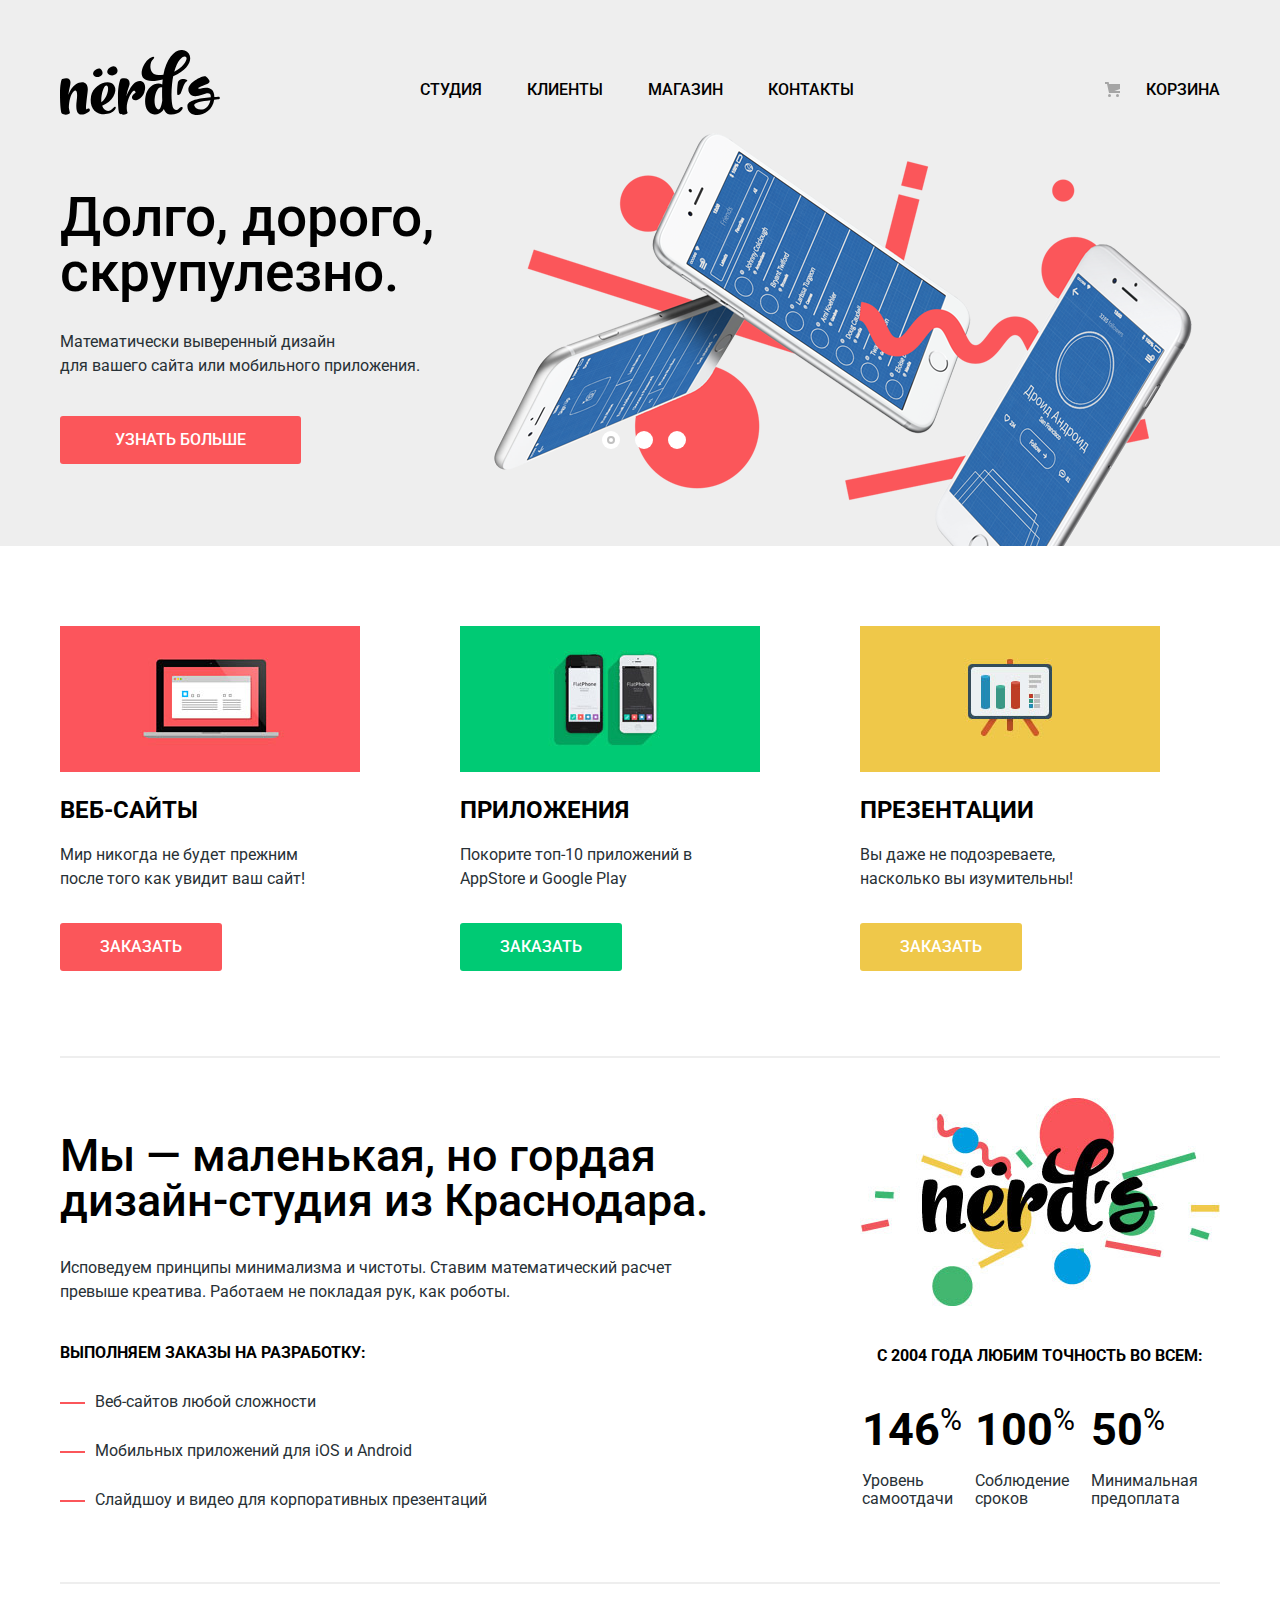
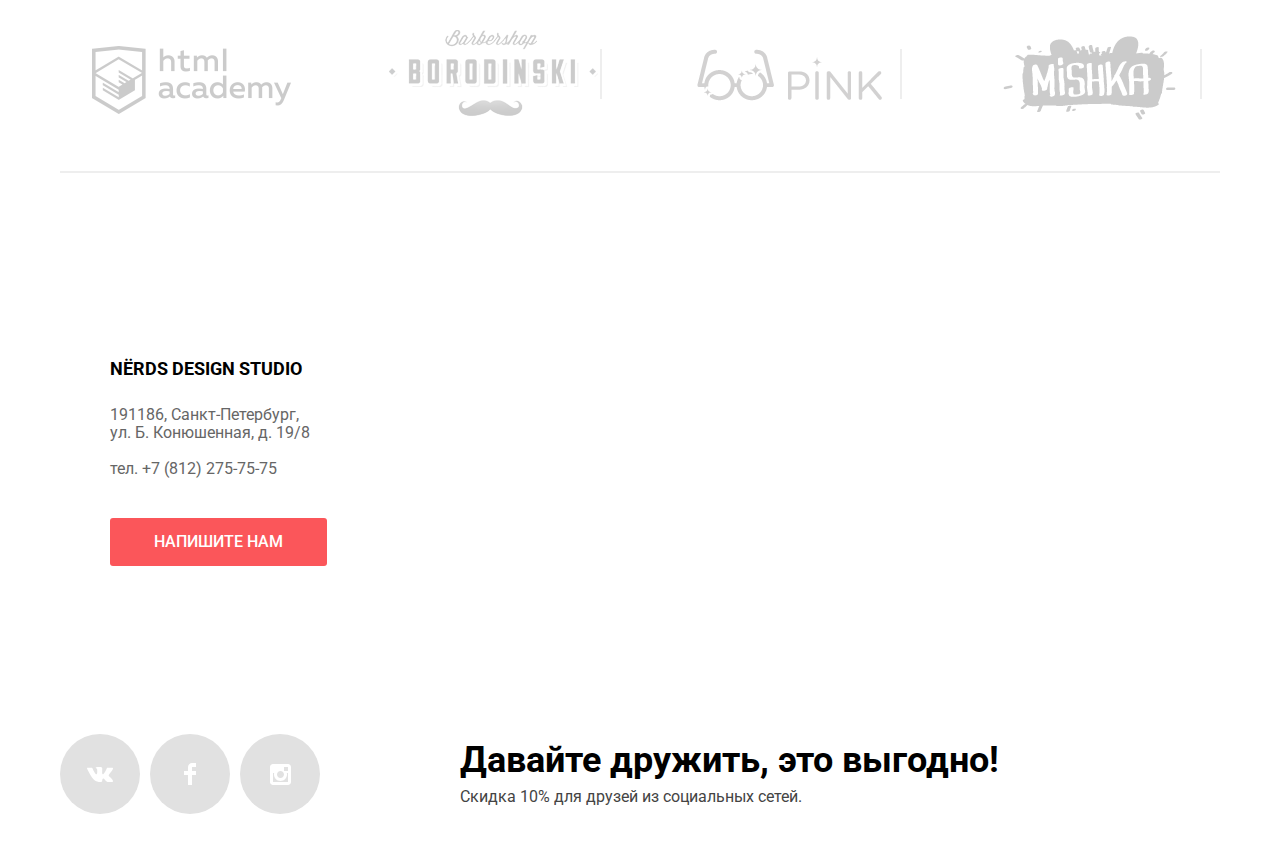
==== commit 079f69b7: "правки" ====
--- a/index.html
+++ b/index.html
@@ -4,7 +4,7 @@
 		<meta charset="utf-8">
 		<link href="https://fonts.googleapis.com/css?family=Roboto:400,500,700&amp;subset=cyrillic" rel="stylesheet">
 		<link rel="stylesheet" href="css/normalize.css">
-		<link rel="stylesheet" href="css/style.min.css">
+		<link rel="stylesheet" href="css/style.css">
 		<title>HTML Academy: Нёрдс</title>
 	</head>
 	<body>
@@ -156,12 +156,14 @@
 				<h3 class="visually-hidden">Адрес компании</h3>
 				<iframe class="map-frame" src="https://www.google.com/maps/embed?pb=!1m18!1m12!1m3!1d1998.598942412368!2d30.320894615666827!3d59.938796869048424!2m3!1f0!2f0!3f0!3m2!1i1024!2i768!4f13.1!3m3!1m2!1s0x4696310fca5ba729%3A0xea9c53d4493c879f!2z0JHQvtC70YzRiNCw0Y8g0JrQvtC90Y7RiNC10L3QvdCw0Y8g0YPQuy4sIDE5LCDQodCw0L3QutGCLdCf0LXRgtC10YDQsdGD0YDQsywgMTkxMTg2!5e0!3m2!1sru!2sru!4v1512663593314" height="416" allowfullscreen></iframe>
 				<img class="map-img" src="img/map2.jpg" alt="Адрес компании" width="1440" height="416">
-				<div class="adds">	
-					<p class="adds-title">NЁRDS DESIGN STUDIO</p>
-					<p class="adds-text">191186, Санкт-Петербург,<br> 
-					ул. Б. Конюшенная, д. 19/8</p>
-					<p class="adds-text">тел. +7 (812) 275-75-75</p>
-					<a class="adds-link btn" href="writeus.html">напишите нам</a>
+				<div class="container-adds">
+					<div class="adds">
+						<p class="adds-title">NЁRDS DESIGN STUDIO</p>
+						<p class="adds-text">191186, Санкт-Петербург,<br> 
+						ул. Б. Конюшенная, д. 19/8</p>
+						<p class="adds-text">тел. +7 (812) 275-75-75</p>
+						<a class="adds-link btn" href="writeus.html">напишите нам</a>
+					</div>
 				</div>
 			</section>
 		</main>
--- a/css/style.css
+++ b/css/style.css
@@ -0,0 +1,1275 @@
+body {
+	min-width: 1200px;
+	margin: 0;
+	padding: 0;
+	font-family: "Roboto", Arial, sans-serif;
+	font-size: 16px;
+	line-height: 24px;
+	color: #000000;
+}
+
+a {
+	text-decoration: none;
+}
+
+img {
+	max-width: 100%;
+	height: auto;
+}
+
+.visually-hidden:not(:focus):not(:active),
+input[type="checkbox"].visually-hidden,
+input[type="radio"].visually-hidden {
+	position: absolute;
+	width: 1px;
+	height: 1px;
+	margin: 1px;
+	border: 0;
+	padding: 0;
+	white-space: nowrap;
+	-webkit-clip-path: inset(100%);
+					clip-path: inset(100%);
+	clip: rect(0 0 0 0);
+	overflow: hidden;
+}
+
+.btn {
+	display: inline-block;
+	vertical-align: top;
+	padding: 15px 55px;
+	line-height: 18px;
+	font-weight: 500;
+	color: #ffffff;
+	background-color: #fb565a;
+	text-transform: uppercase;
+	border: none;
+	outline: none;
+	border-radius: 3px;
+	cursor: pointer;
+}
+
+.btn:hover {
+	background-color: #e74246;
+}
+
+.btn:focus {
+	background-color: #e74246;
+	border: none;
+	outline: none;
+}
+
+.btn:active {
+	background-color: #d7373b;
+	color: rgba(255, 255, 255, 0.3);
+	-webkit-box-shadow: inset 0 3px 0 0 rgba(0, 0, 0, 0.10);
+					box-shadow: inset 0 3px 0 0 rgba(0, 0, 0, 0.10);
+}
+
+.page-header {
+	background-color: #eeeeee;
+}
+
+.container {
+	width: 1160px;
+	padding: 0 20px;
+	margin: 0 auto;
+}
+
+.nav-wrapper {
+	display: -webkit-box;
+	display: -ms-flexbox;
+	display: flex;
+	-webkit-box-pack: justify;
+			-ms-flex-pack: justify;
+					justify-content: space-between;
+	-ms-flex-wrap: wrap;
+			flex-wrap: wrap;
+	padding-top: 50px;
+}
+
+.page-header-logo {
+	width: 160px;
+	height: 65px;
+}
+
+.logo-img.inner:hover,
+.logo-img.inner:focus {
+	opacity: 0.8;
+}
+
+.logo-img.inner:active {
+	opacity: 0.3;
+}
+
+.main-nav {
+	width: 640px;
+	padding-top: 25px;
+	margin-left: 200px;
+}
+
+.main-nav-list {
+	display: -webkit-box;
+	display: -ms-flexbox;
+	display: flex;
+	-ms-flex-wrap: wrap;
+			flex-wrap: wrap;
+	padding: 0;
+	margin: 0;
+	list-style: none;
+}
+
+.main-nav-item {
+	margin-right: 45px; 
+}
+
+.main-nav-item:last-child {
+	margin-right: 0;
+}
+
+.basket {
+	width: 160px;
+	padding: 0;
+	padding-top: 25px;
+	margin: 0;
+	text-align: right;
+	list-style: none;
+}
+
+.basket-item {
+	position: relative;
+}
+
+.basket-item::before {
+	content: "";
+	position: absolute;
+	top: 7px;
+	left: 45px;
+	width: 21px;
+	height: 21px;
+	background-image: url("../img/cart-icon.svg");
+	background-repeat: no-repeat;
+	background-position: 0 0;
+	opacity: 0.3;
+}
+
+.main-nav-link,
+.basket-link {
+	color: #000000;
+	line-height: 30px;
+	text-transform: uppercase;
+	font-weight: 500;
+}
+
+.main-nav-link:hover:not(.active),
+.main-nav-link:focus,
+.basket-link:hover,
+.basket-link:focus {
+	color: #fb565a;
+}
+
+.main-nav-link:active:not(.active),
+.basket-link:active {
+	color: #000000;
+	opacity: 0.3;
+}
+
+.main-nav-link.active::after {
+	content: "";
+	height: 2px;
+	display: block;
+	background-color: #fb565a;
+}
+
+/*Слайдер*/
+.slides {
+	position: relative;
+	min-height: 431px;
+	margin: 0;
+}
+
+.slide-control {
+	position: absolute;
+	left: 51%;
+	bottom: 97px;
+	z-index: 1;
+	width: 160px;
+	height: 18px;
+	text-align: center;
+	font-size: 0;
+	-webkit-transform: translateX(-50%);
+			-ms-transform: translateX(-50%);
+					transform: translateX(-50%);
+}
+
+.slide-control-btn {
+	position: relative;
+	display: inline-block;
+	vertical-align: top;
+	width: 18px;
+	height: 18px;
+	margin-right: 15px;
+	background-color: #ffffff;
+	border-radius: 50%;
+	cursor: pointer;
+}
+
+.slide-control-btn::before {
+	content: "";
+	position: absolute;
+	left: 50%;
+	top: 50%;
+	z-index: 1;
+	width: 4px;
+	height: 4px;
+	margin: -4px;
+	background-color: inherit;
+	border: 2px solid #c1c1c1;
+	border-radius: 50%;
+	display: none;
+}
+
+.slides-list {
+	position: absolute;
+	top: 0;
+	left: 0;
+	width: 100%;
+	height: 100%;
+}
+
+.slide:first-child {
+	height: inherit;
+	background: url("../img/nerds-index-slide1.png") no-repeat 100% 50%;
+}
+
+.slide:nth-child(2) {
+	height: inherit;
+	background: url("../img/nerds-index-slide2.png") no-repeat right bottom;
+}
+
+.slide:last-child {
+	height: inherit;
+	background: url("../img/nerds-index-slide3.png") no-repeat right bottom;
+}
+
+.slide {
+	display: none;
+}
+
+#product-1:checked ~ .slides-list .slide:first-child,
+#product-2:checked ~ .slides-list .slide:nth-child(2),
+#product-3:checked ~ .slides-list .slide:last-child {
+	display: block;
+}
+
+#product-1:checked ~ .slide-control .slide-control-btn:nth-child(1)::before,
+#product-2:checked ~ .slide-control .slide-control-btn:nth-child(2)::before,
+#product-3:checked ~ .slide-control .slide-control-btn:nth-child(3)::before {
+	display: block;
+}
+
+.slide-description {
+	width: 520px;
+}
+
+.slide-title {
+	padding-top: 75px;
+	margin: 0;
+	font-size: 55px;
+	line-height: 55px;
+	font-weight: 500;
+}
+
+.slide-text {
+	padding-top: 30px;
+	margin: 0;
+	margin-bottom: 38px;
+	color: #283136;
+}
+
+.features {
+	display: -webkit-box;
+	display: -ms-flexbox;
+	display: flex;
+	-ms-flex-wrap: wrap;
+			flex-wrap: wrap;
+	padding: 80px 0;
+	border-bottom: 2px solid #eeeeee;
+}
+
+.feature-item {
+	width: 300px;
+	margin-right: 100px;
+	margin-bottom: 5px;
+}
+
+.feature-item:last-child {
+	margin-right: 0;
+}
+
+.feature-img {
+	display: block;
+}
+
+.feature-title {
+	padding-top: 23px;
+	margin: 0;
+	font-size: 24px;
+	line-height: 30px;
+	font-weight: bold;
+	text-transform: uppercase;
+}
+
+.feature-text {
+	padding-top: 18px;
+	padding-bottom: 32px;
+	padding-right: 50px;
+	margin: 0;
+	color: #283136;
+}
+
+.feature-link {
+	padding: 15px 40px;
+}
+
+.feature-item:nth-child(2) .feature-link {
+	background-color: #00ca74;
+}
+
+.feature-item:nth-child(2) .feature-link:hover,
+.feature-item:nth-child(2) .feature-link:focus {
+	background-color: #00bc6c;
+}
+
+.feature-item:nth-child(2) .feature-link:active {
+	background-color: #00aa62;
+}
+
+.feature-item:nth-child(3) .feature-link {
+	background-color: #efc84a;
+}
+
+.feature-item:nth-child(3) .feature-link:hover,
+.feature-item:nth-child(3) .feature-link:focus {
+	background-color: #eab534;
+}
+
+.feature-item:nth-child(3) .feature-link:active {
+	background-color: #e5a722;
+}
+
+.description {
+	display: -webkit-box;
+	display: -ms-flexbox;
+	display: flex;
+	-webkit-box-pack: justify;
+			-ms-flex-pack: justify;
+					justify-content: space-between;
+	padding-top: 40px;
+	margin-bottom: 45px;
+}
+
+.description-wrapper {
+	width: 660px;
+}
+
+.description-text-title {
+	padding-top: 35px;
+	margin: 0;
+	margin-bottom: 33px;
+	font-size: 45px;
+	line-height: 45px;
+	font-weight: 500;
+}
+
+.description-text,
+.description-item {
+	margin: 0;
+	margin-bottom: 37px;
+	color: #283136;
+}
+
+.description-list {
+	padding: 0;
+	margin: 0;
+	list-style: none;
+}
+
+.description-list-title {
+	margin: 0;
+	margin-bottom: 25px;
+	font-weight: bold;
+	text-transform: uppercase;
+}
+
+.description-item {
+	margin-bottom: 25px;
+}
+
+.description-item::before {
+	content: "";
+	display: inline-block;
+	vertical-align: middle;
+	width: 25px;
+	height: 2px;
+	margin-right: 10px;
+	background-color: #fb565a;
+}
+
+.addition {
+	width: 360px;
+}
+
+.addition-img {
+	display: block;
+	margin-bottom: 38px;
+}
+
+.addition-table-title {
+	margin-bottom: 45px;
+	text-transform: uppercase;
+	font-weight: bold;
+}
+
+.addition-table-number {
+	padding: 10px 10px;
+	padding-left: 0;
+	text-align: left;
+	font-size: 45px;
+	line-height: 10px;
+	font-weight: bold;
+}
+
+.addition-table-number sup {
+	font-size: 30px;
+	font-weight: 400;
+}
+
+.addition-table-text {
+	padding: 25px 20px;
+	padding-left: 0;
+	line-height: 18px;
+	color: #283136;
+}
+
+.partners-logo {
+	margin-bottom: 76px;
+}
+
+.partners-logo {
+	border-top: 2px solid #eeeeee;
+	border-bottom: 2px solid #eeeeee;
+}
+
+.partners-logo-list {
+	display: -webkit-box;
+	display: -ms-flexbox;
+	display: flex;
+	-webkit-box-pack: justify;
+			-ms-flex-pack: justify;
+					justify-content: space-between;
+	-ms-flex-wrap: wrap;
+			flex-wrap: wrap;
+	padding: 0;
+	margin: 0;
+	list-style: none;
+}
+
+.partners-logo-item {
+	position: relative;
+}
+
+.partners-logo-item:first-child ~ ::after {
+	content: "";
+	position: absolute;
+	top: 65px;
+	height: 50px;
+	width: 2px;
+	margin-left: -20px;
+	background-color: #eeeeee;
+}
+ 
+.partners-logo-link-img {
+	opacity: 0.2;
+}
+
+.partners-logo-link-img:hover,
+.partners-logo-link-img:focus {
+	opacity: 1;
+}
+
+.partners-logo-link-img:active {
+	opacity: 0.1;
+}
+
+.map-info {
+	position: relative;
+	margin-bottom: 69px;
+	height: 416px;
+}
+
+.map-frame {
+	width: 100%;
+	border: 0;
+}
+
+.map-img {
+	position: absolute;
+	top: 0;
+	z-index: -1;
+	height: 416px;
+}
+
+.container-adds {
+	position: relative;
+	top: -418px;
+	width: 1160px;
+	min-height: 312px;
+	margin: 0 auto;
+}
+
+.adds {
+	position: absolute;
+	top: 50px;
+	left: 0;
+	width: 320px;
+	padding: 50px;
+	-webkit-box-sizing: border-box;
+					box-sizing: border-box;
+	background-color: #ffffff;
+}
+
+.adds-title {
+	margin: 0;
+	margin-bottom: 22px;
+	font-size: 18px;
+	line-height: 30px;
+	font-weight: bold;
+}
+
+.adds-text {
+	margin: 0;
+	margin-bottom: 18px;
+	line-height: 18px;
+	color: #666666;
+}
+
+.adds-text:nth-child(3) {
+	margin-bottom: 40px;
+}
+
+.adds-link {
+	padding: 15px 44px;
+}
+
+.page-footer .container {
+	display: -webkit-box;
+	display: -ms-flexbox;
+	display: flex;
+	margin-bottom: 45px;
+}
+
+.socials {
+	width: 260px;
+	margin-right: 140px;
+}
+
+.socials-list {
+	display: -webkit-box;
+	display: -ms-flexbox;
+	display: flex;
+	-webkit-box-pack: justify;
+			-ms-flex-pack: justify;
+					justify-content: space-between;
+	-ms-flex-wrap: wrap;
+			flex-wrap: wrap;
+	padding: 0;
+	margin: 0;
+	list-style: none;
+}
+
+.socials-link {
+	display: -webkit-box;
+	display: -ms-flexbox;
+	display: flex;
+	-webkit-box-pack: center;
+			-ms-flex-pack: center;
+				justify-content: center;
+	-webkit-box-align: center;
+			-ms-flex-align: center;
+				align-items: center;
+	width: 80px;
+	height: 80px;
+	margin-bottom: 5px;
+	border-radius: 50%;
+	background-color: #e1e1e1;
+}
+
+.socials-link:hover,
+.socials-link:focus {
+	background-color: #e74246;
+}
+
+.socials-link:active {
+	background-color: #d7373b;
+}
+
+.socials-link:active path {
+	fill-opacity: 0.3;
+}
+
+.footer-text {
+	width: 560px;
+}
+
+.footer-text-slogan {
+	margin: 0;
+	padding-top: 8px;
+	font-size: 36px;
+	line-height: 36px;
+	font-weight: bold;
+}
+
+.footer-text-small {
+	margin: 0;
+	padding-top: 8px;
+	line-height: 22px;
+	color: #444444;
+}
+
+@-webkit-keyframes climb {
+	0% {
+		-webkit-transform: translateY(2000px);
+						transform: translateY(2000px);
+	}
+	100% {
+		-webkit-transform: translateY(0);
+						transform: translateY(0);
+	}
+}
+
+@keyframes climb {
+	0% {
+		-webkit-transform: translateY(2000px);
+						transform: translateY(2000px);
+	}
+	100% {
+		-webkit-transform: translateY(0);
+						transform: translateY(0);
+	}
+}
+
+@-webkit-keyframes shake {
+	0%,
+	100% {
+		-webkit-transform: translateX(0);
+						transform: translateX(0);
+	}
+	20%,
+	40%,
+	60%,
+	80% {
+		-webkit-transform: translateX(-10px);
+						transform: translateX(-10px);
+	}
+	30%,
+	50%,
+	60%,
+	90% {
+		-webkit-transform: translateX(10px);
+						transform: translateX(10px);
+	}
+}
+
+@keyframes shake {
+	0%,
+	100% {
+		-webkit-transform: translateX(0);
+						transform: translateX(0);
+	}
+	20%,
+	40%,
+	60%,
+	80% {
+		-webkit-transform: translateX(-10px);
+						transform: translateX(-10px);
+	}
+	30%,
+	50%,
+	60%,
+	90% {
+		-webkit-transform: translateX(10px);
+						transform: translateX(10px);
+	}
+}
+
+.modal {
+	display: none;
+	position: fixed;
+	bottom: 180px;
+	z-index: 3;
+	left: 50%;
+	width: 960px;
+	padding: 75px 100px;
+	margin-left: -480px;
+	-webkit-box-sizing: border-box;
+					box-sizing: border-box;
+	background-color: #ffffff;
+	-webkit-box-shadow: 0 30px 50px rgba(0, 0, 0, 0.5);
+					box-shadow: 0 30px 50px rgba(0, 0, 0, 0.5)
+}
+
+.modal-show {
+	display: block;
+	-webkit-animation: climb 0.5s;
+					animation: climb 0.5s;
+}
+
+.modal-error {
+	-webkit-animation: shake 1s;
+					animation: shake 1s;
+}
+
+.modal-close {
+	position: absolute;
+	top: 88px;
+	right: 80px;
+	width: 21px;
+	height: 21px;
+	border: none;
+	outline: none;
+	cursor: pointer;
+	background-image: url(../img/close-cross.svg);
+	opacity: 0.3;
+	background-color: #ffffff;
+}
+
+.modal-close:hover,
+.modal-close:focus {
+	opacity: 1;
+}
+
+.modal-close:active {
+	opacity: 0.1;
+}
+
+.modal-title {
+	margin: 0;
+	margin-bottom: 50px;
+	font-size: 45px;
+	line-height: 45px;
+	font-weight: 500;
+}
+
+.modal-form {
+	display: -webkit-box;
+	display: -ms-flexbox;
+	display: flex;
+	-ms-flex-wrap: wrap;
+			flex-wrap: wrap;
+	-webkit-box-pack: justify;
+			-ms-flex-pack: justify;
+					justify-content: space-between;
+	width: 760px;
+}
+
+.field-text-label {
+	display: block;
+	padding-bottom: 9px;
+	line-height: 18px;
+	font-weight: bold;
+}
+
+.field-text-input {
+	width: 360px;
+	padding: 15px;
+	margin-bottom: 35px;
+	-webkit-box-sizing: border-box;
+					box-sizing: border-box;
+	border: 2px solid #d7dcde; 
+	border-radius: 3px;
+}
+
+.field-text:nth-child(3) .field-text-input {
+	width: 760px;
+	padding: 15px;
+	margin-bottom: 45px;
+	-webkit-box-sizing: border-box;
+					box-sizing: border-box;
+}
+
+.field-text-input:hover {
+	border: 2px solid #b4b9bb;
+}
+
+.field-text-input:focus {
+	border: 2px solid #000000;
+	outline: none;
+}
+
+.field-text-input:invalid {
+	border: 2px solid #e74246;
+	color: #e74246;
+}
+
+.page-title {
+	padding-top: 78px;
+	padding-bottom: 110px;
+	margin: 0;
+	text-align: center;
+	font-size: 55px;
+	line-height: 55px;
+	font-weight: 500;
+}
+
+.column-wrapper {
+	display: -webkit-box;
+	display: -ms-flexbox;
+	display: flex;
+	-webkit-box-pack: justify;
+			-ms-flex-pack: justify;
+					justify-content: space-between;
+	padding-top: 55px;
+}
+
+.column-catalog {
+	width: 760px;
+}
+
+.form-catalog {
+	width: 260px;
+}
+
+.form-group {
+	display: -webkit-box;
+	display: -ms-flexbox;
+	display: flex;
+	-ms-flex-wrap: wrap;
+			flex-wrap: wrap;
+	padding: 0;
+	margin: 0;
+	margin-bottom: 30px;
+	border: none;
+}
+
+.form-group:first-child .form-group-title {
+	margin-bottom: 53px;
+}
+
+.form-group:nth-child(2) {
+	margin-bottom: 35px;
+}
+
+.form-group-title {
+	padding-right: 30px;
+	margin-bottom: 17px;
+	font-size: 18px;
+	line-height: 18px;
+	font-weight: bold;
+	text-transform: uppercase;
+}
+
+.filter-range {
+	margin-bottom: 30px;
+}
+
+.range-controls {
+	position: relative;
+	height: 41px;
+	padding-top: 39px;
+	padding-right: 20px;
+	padding-left: 20px;
+	margin-bottom: 15px;
+	background-color: #eeeeee;
+	border-radius: 5px;
+}
+
+.range-controls .scale {
+	height: 2px;
+	background-color: #d7dcde;
+}
+
+.range-controls .bar {
+	width: 70%;
+	height: 2px;
+	background-color: #00ca74;
+}
+
+.range-controls .toggle {
+	position: absolute;
+	top: 31px;
+	left: 0;
+	width: 4px;
+	height: 4px;
+	padding: 0;
+	background-color: #ababab;
+	border: 8px solid #ffffff;
+	border-radius: 50%;
+	-webkit-box-shadow: 0 2px 1px 0 #cfcfcf;
+					box-shadow: 0 2px 1px 0 #cfcfcf;
+	cursor: pointer;
+}
+
+.range-controls .toggle-min {
+	left: 18px;
+}
+
+.range-controls .toggle-max {
+	left: 160px;
+}
+
+.min-price, 
+.max-price {
+	display: inline-block;
+	vertical-align: middle;
+	min-width: 130px;
+	font-size: 16px;
+	text-transform: uppercase;
+	outline: none;
+}
+
+.max-price {
+	text-align: right;
+}
+
+.field-price {
+	width: 60px;
+	padding: 8px 10px;
+	margin-left: 10px;
+	border: none;
+	outline: none;
+	background-color: #eeeeee;
+	border-radius: 5px;
+	font: inherit;
+	text-align: center;
+}
+
+.field-radio-label,
+.field-checkbox-label {
+	display: inline-block;
+	vertical-align: middle;
+	padding-right: 50px;
+	padding-bottom: 15px;
+	outline: none;
+	line-height: 20px;
+	color: #283136;
+}
+
+.price-controls {
+	font-size: 0;
+}
+
+.field-radio,
+.field-checkbox {
+	cursor: pointer;
+}
+
+.field-radio-label::before {
+	content: "";
+	display: inline-block;
+	vertical-align: middle;
+	width: 27px;
+	height: 25px;
+	padding-right: 10px;
+	background-image: url("../img/radio-off.svg");
+	background-repeat: no-repeat;
+	background-position: 0 0;
+	opacity: 0.3;
+}
+
+.field-radio-input:checked + .field-radio-label::before {
+	content: "";
+	display: inline-block;
+	vertical-align: middle;
+	width: 27px;
+	height: 25px;
+	background-image: url("../img/radio-on.svg");
+	background-repeat: no-repeat;
+	background-position: 0 0;
+	opacity: 0.3;
+}
+
+.field-radio-label:hover::before,
+.field-radio-label:focus::before,
+.field-radio-input:checked + .field-radio-label:hover::before,
+.field-radio-input:checked + .field-radio-label:focus::before {
+	opacity: 1;
+}
+
+.field-checkbox-label::before {
+	content: "";
+	display: inline-block;
+	vertical-align: bottom;
+	width: 27px;
+	height: 25px;
+	padding-right: 10px;
+	background-image: url("../img/checkbox-off.svg");
+	background-repeat: no-repeat;
+	background-position: 0 0;
+	opacity: 0.3;
+}
+
+.field-checkbox-input:checked + .field-checkbox-label::before {
+	content: "";
+	display: inline-block;
+	vertical-align: bottom;
+	width: 27px;
+	height: 25px;
+	background-image: url("../img/checkbox-on.svg");
+	background-repeat: no-repeat;
+	background-position: 0 0;
+	opacity: 0.3;
+}
+
+.field-checkbox-label:hover::before,
+.field-checkbox-label:focus::before,
+.field-checkbox-input:checked + .field-checkbox-label:hover::before,
+.field-checkbox-input:checked + .field-checkbox-label:focus::before {
+	opacity: 1;
+}
+
+.field-radio-input:disabled + .field-radio-label,
+.field-radio-input:disabled + .field-radio-label::before,
+.field-checkbox-input:disabled + .field-checkbox-label,
+.field-checkbox-input:disabled + .field-checkbox-label::before {
+	opacity: 0.4;
+}
+
+.btn-form {
+	width: 100%;
+	background-color: #eeeeee;
+	color: #000000;
+	font: inherit;
+	line-height: 18px;
+}
+
+.btn-form:hover {
+	background-color: #dfdfdf;
+}
+
+.btn-form:focus {
+	background-color: #dfdfdf;
+}
+
+.btn-form:active {
+	background-color: #d5d5d5;
+	color: rgba(0, 0, 0, 0.3);
+	-webkit-box-shadow: inset 0 3px 0 0 rgba(0, 0, 0, 0.10);
+					box-shadow: inset 0 3px 0 0 rgba(0, 0, 0, 0.10)
+}
+
+.sort {
+	display: -webkit-box;
+	display: -ms-flexbox;
+	display: flex;
+	-webkit-box-pack: justify;
+			-ms-flex-pack: justify;
+					justify-content: space-between;
+	width: 100%;
+	margin-bottom: 55px;
+}
+
+.sort-title {
+	width: 160px;
+	margin: 0;
+	font-size: 18px;
+	line-height: 18px;
+	font-weight: bold;
+	text-transform: uppercase;
+}
+
+.sort-list {
+	display: -webkit-box;
+	display: -ms-flexbox;
+	display: flex;
+	width: 360px;
+	padding: 0;
+	margin: 0;
+	list-style: none;
+}
+
+.sort-link {
+	display: block;
+	margin-right: 25px;
+	color: rgba(0, 0, 0, 0.3);
+	font-size: 14px;
+	line-height: 18px;
+	text-transform: uppercase;
+}
+
+.sort-link:hover,
+.sort-link:focus {
+	color: rgba(0, 0, 0, 0.6);
+}
+
+.sort-link:active {
+	color: #000000;
+}
+
+.icon-up-link, 
+.icon-down-link {
+	display: block;
+	width: 11px;
+	height: 18px;
+	margin-left: 20px;
+}
+
+.icon-up-link::before {
+	content: "";
+	display: block;
+	width: 11px;
+	height: 18px;
+	background-image: url("../img/icon-down-dir.png");
+	background-repeat: no-repeat;
+	background-position: 50% 50%;
+	opacity: 0.2;	
+}
+
+.icon-down-link::before {
+	content: "";
+	display: block;
+	width: 11px;
+	height: 18px;
+	background-image: url("../img/icon-up-dir.svg");
+	background-repeat: no-repeat;
+	background-position: 50% 50%;
+	opacity: 0.2;
+}
+
+.icon-up-link:hover::before,
+.icon-up-link:focus::before,
+.icon-down-link:hover::before,
+.icon-down-link:focus::before {
+	opacity: 0.4;
+}
+
+.icon-up-link:active::before,
+.icon-down-link:active::before {
+	opacity: 1;
+}
+
+.catalog-content {
+	display: -webkit-box;
+	display: -ms-flexbox;
+	display: flex;
+	-webkit-box-pack: justify;
+			-ms-flex-pack: justify;
+					justify-content: space-between;
+	-ms-flex-wrap: wrap;
+			flex-wrap: wrap;
+}
+
+.catalog-item {
+	position: relative;
+	width: 360px;
+	margin-bottom: 27px;
+}
+
+.catalog-item:hover,
+.catalog-item:focus {
+	-webkit-box-shadow: 0 6px 15px 0 rgba(0, 1, 1, 0.25);
+					box-shadow: 0 6px 15px 0 rgba(0, 1, 1, 0.25)
+}
+
+.catalog-item-heading {
+	height: 40px;
+	background-image: url("../img/browser.svg");
+	background-repeat: no-repeat;
+	background-position: 0 0;
+	opacity: 0.12;
+}
+
+.catalog-item:hover .catalog-item-heading,
+.catalog-item:focus .catalog-item-heading {
+	opacity: 1;
+}
+
+.catalog-item-popup {
+	display: none;
+	position: absolute;
+	bottom: 0;
+	width: inherit;
+	min-height: 235px;
+	padding: 30px;
+	-webkit-box-sizing: border-box;
+					box-sizing: border-box;
+	background-color: #eeeeee;
+	text-align: center;
+}
+
+.catalog-item:hover .catalog-item-popup,
+.catalog-item:focus .catalog-item-popup {
+	display: block;
+}
+
+.catalog-item-popup-title {
+	font-size: 18px;
+	line-height: 30px;
+	font-weight: bold;
+	color: #000000;
+	text-transform: uppercase;
+}
+
+.catalog-item-popup-text {
+	padding-top: 15px;
+	padding-bottom: 30px;
+	margin: 0;
+	color: #666666;
+	line-height: 18px;
+}
+
+.catalog-item-popup-price-link {
+	padding: 15px 60px;
+}
+
+.catalog-item-popup-price-link:active {
+	color: rgba(255, 255, 255, 1);
+}
+
+.pagination {
+	min-width: 460px;
+	margin: 26px 0 60px 400px;
+}
+
+.pagination-list {
+	display: -webkit-box;
+	display: -ms-flexbox;
+	display: flex;
+	padding: 0;
+	margin: 0;
+	list-style: none;
+}
+
+.pagination-link {
+	width: 50px;
+	height: 50px;
+	padding: 0 15px;
+	margin-right: 10px;
+	-webkit-box-sizing: border-box;
+					box-sizing: border-box;
+	text-align: center;
+	line-height: 50px;
+	background-color: #eeeeee;
+	color: #000000;
+}
+
+.pagination-link.next {
+	width: 265px;
+}
+
+.pagination-link:hover,
+.pagination-link:focus {
+	background-color: #dfdfdf;
+}
+
+.pagination-link:active {
+	background-color: #d5d5d5;
+	color: rgba(0, 0, 0, 0.3);
+}
+
+.pagination-link.active-page {
+	line-height: 44px;
+	background-color: #ffffff;
+	border: 3px solid #eeeeee;
+	-webkit-box-shadow: none;
+					box-shadow: none;
+}